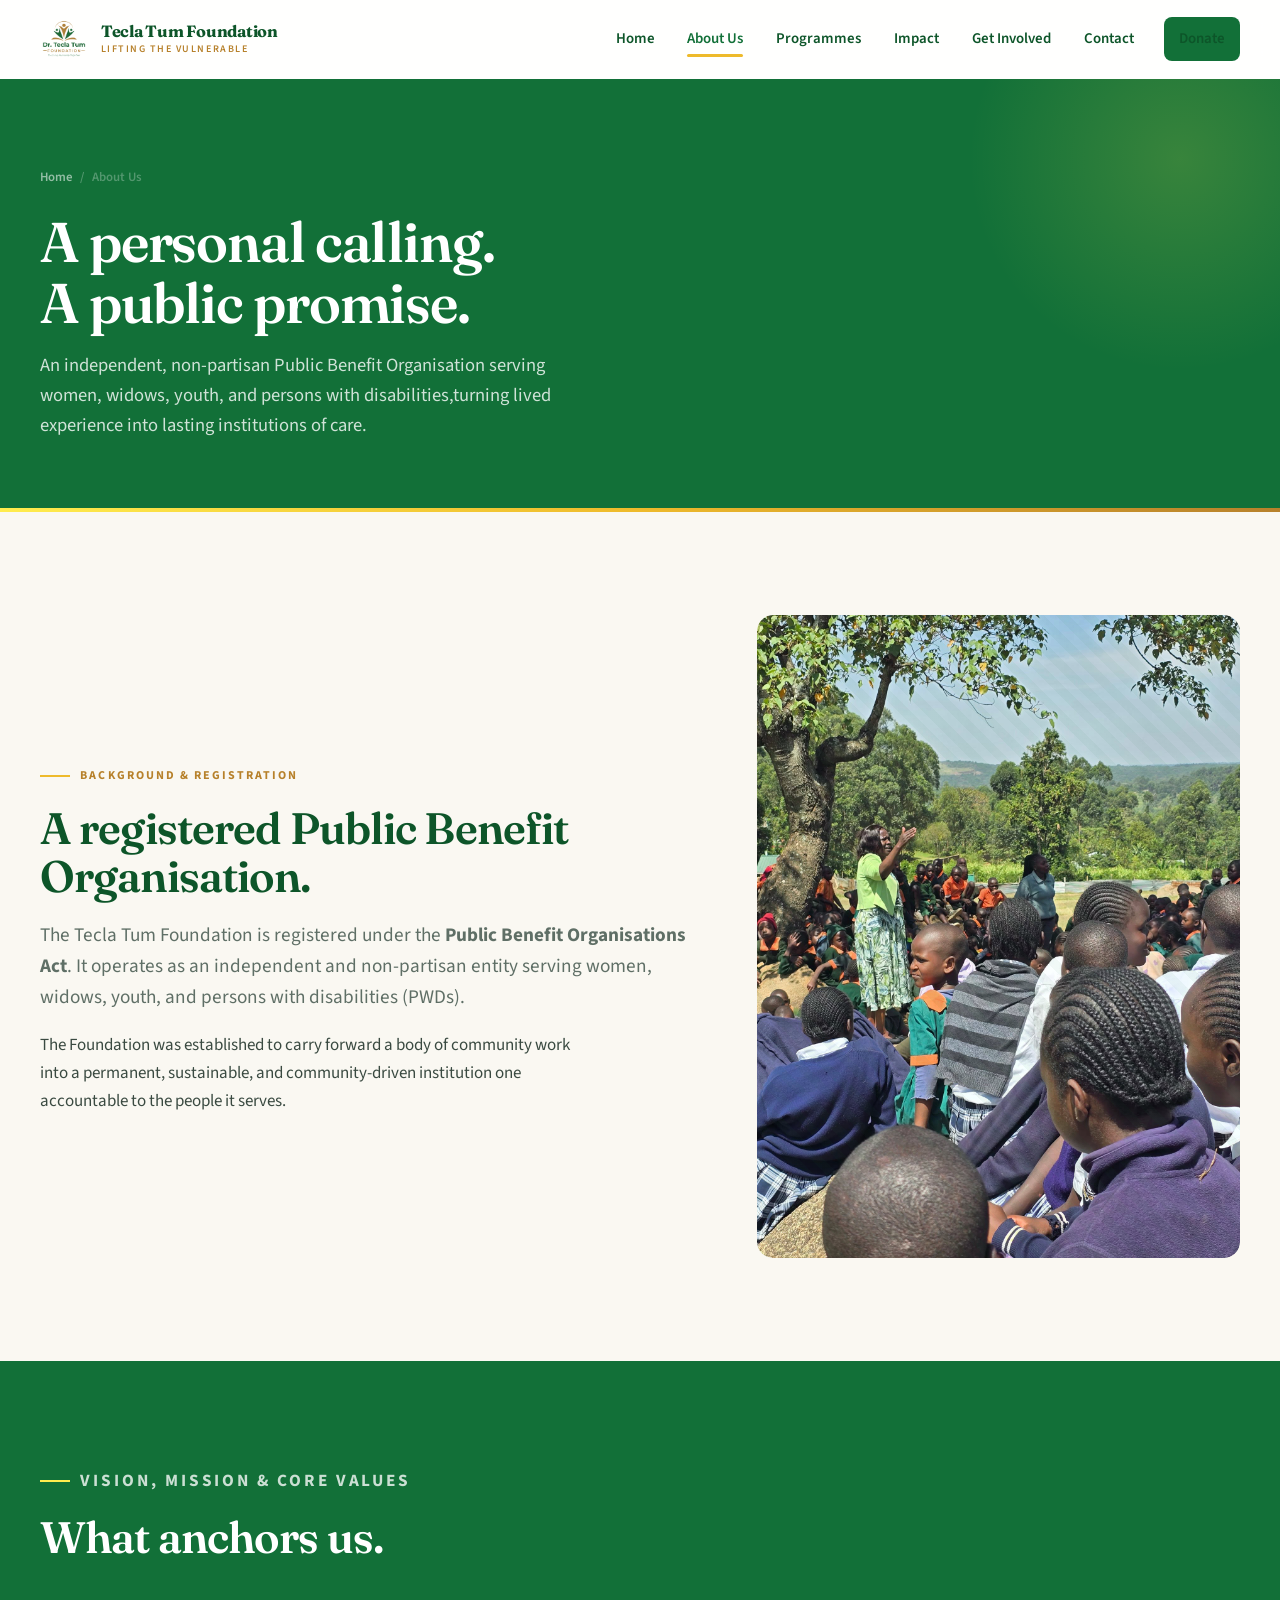
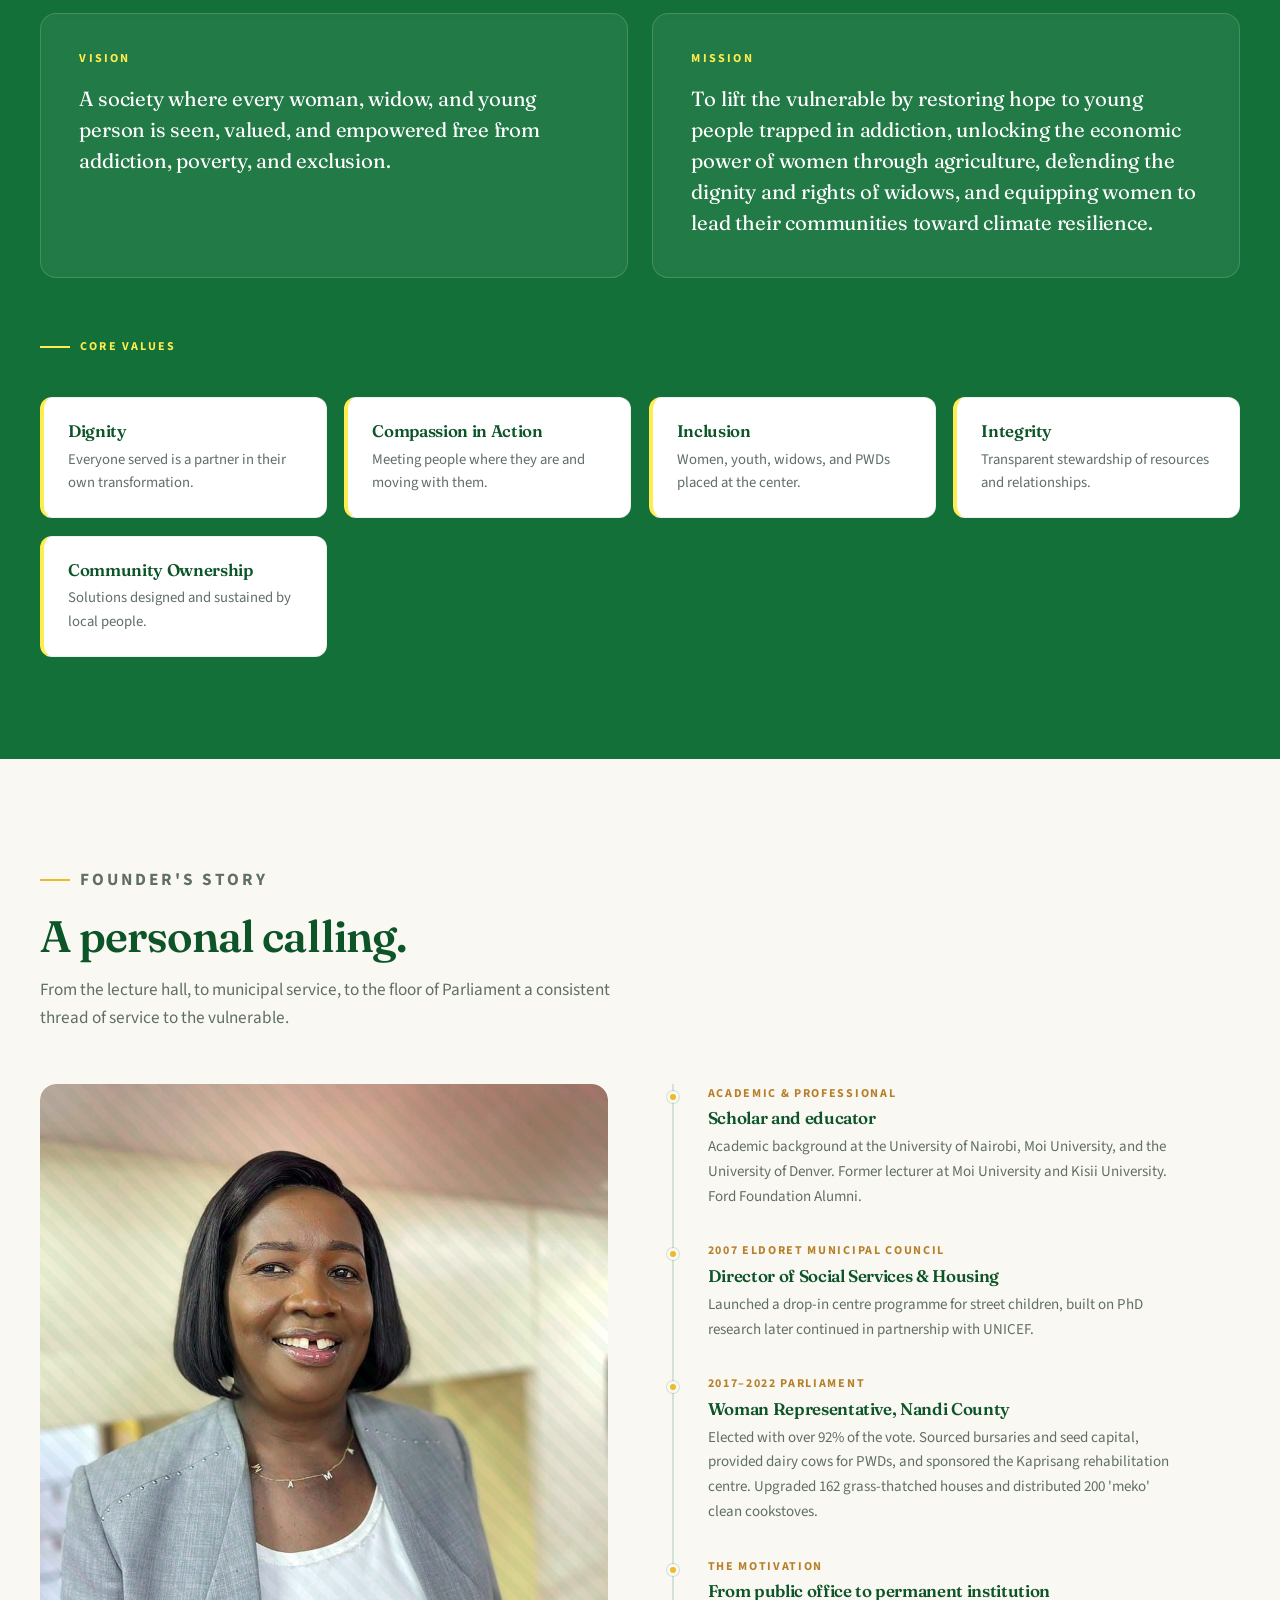
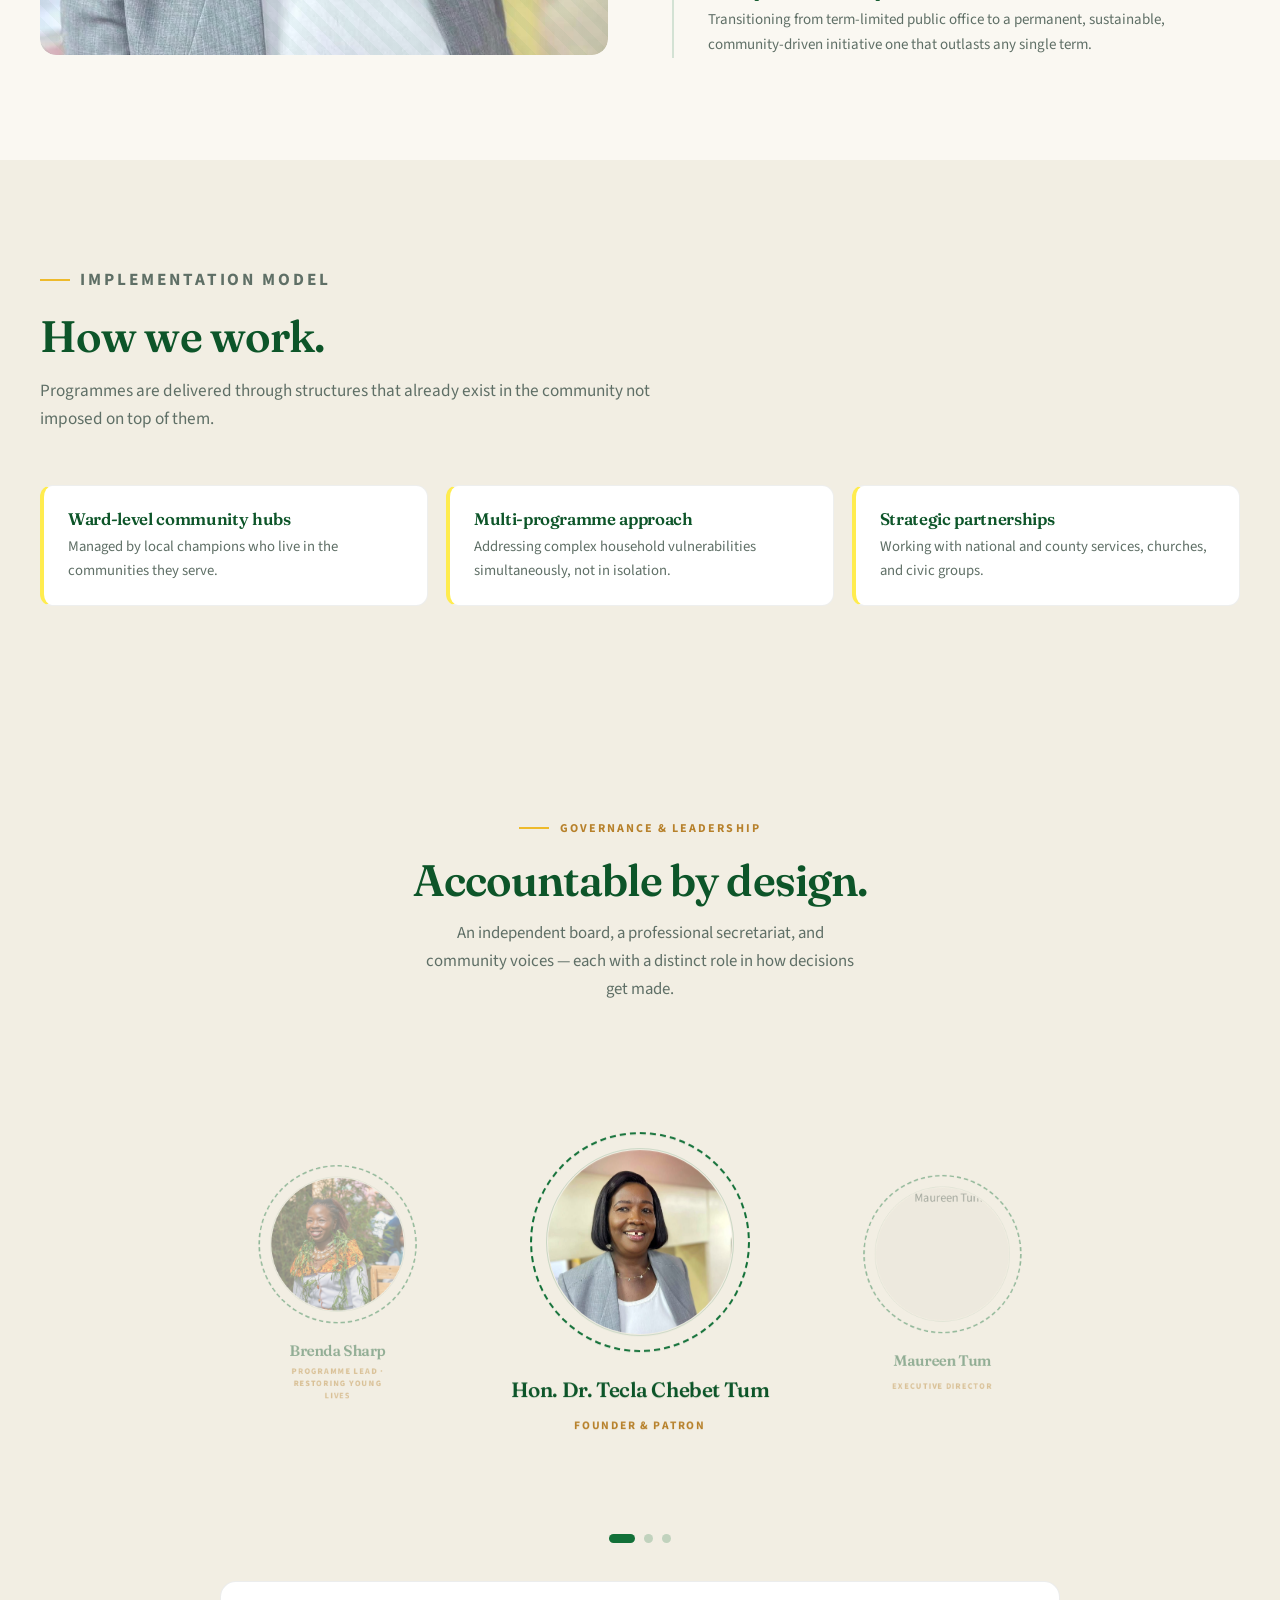
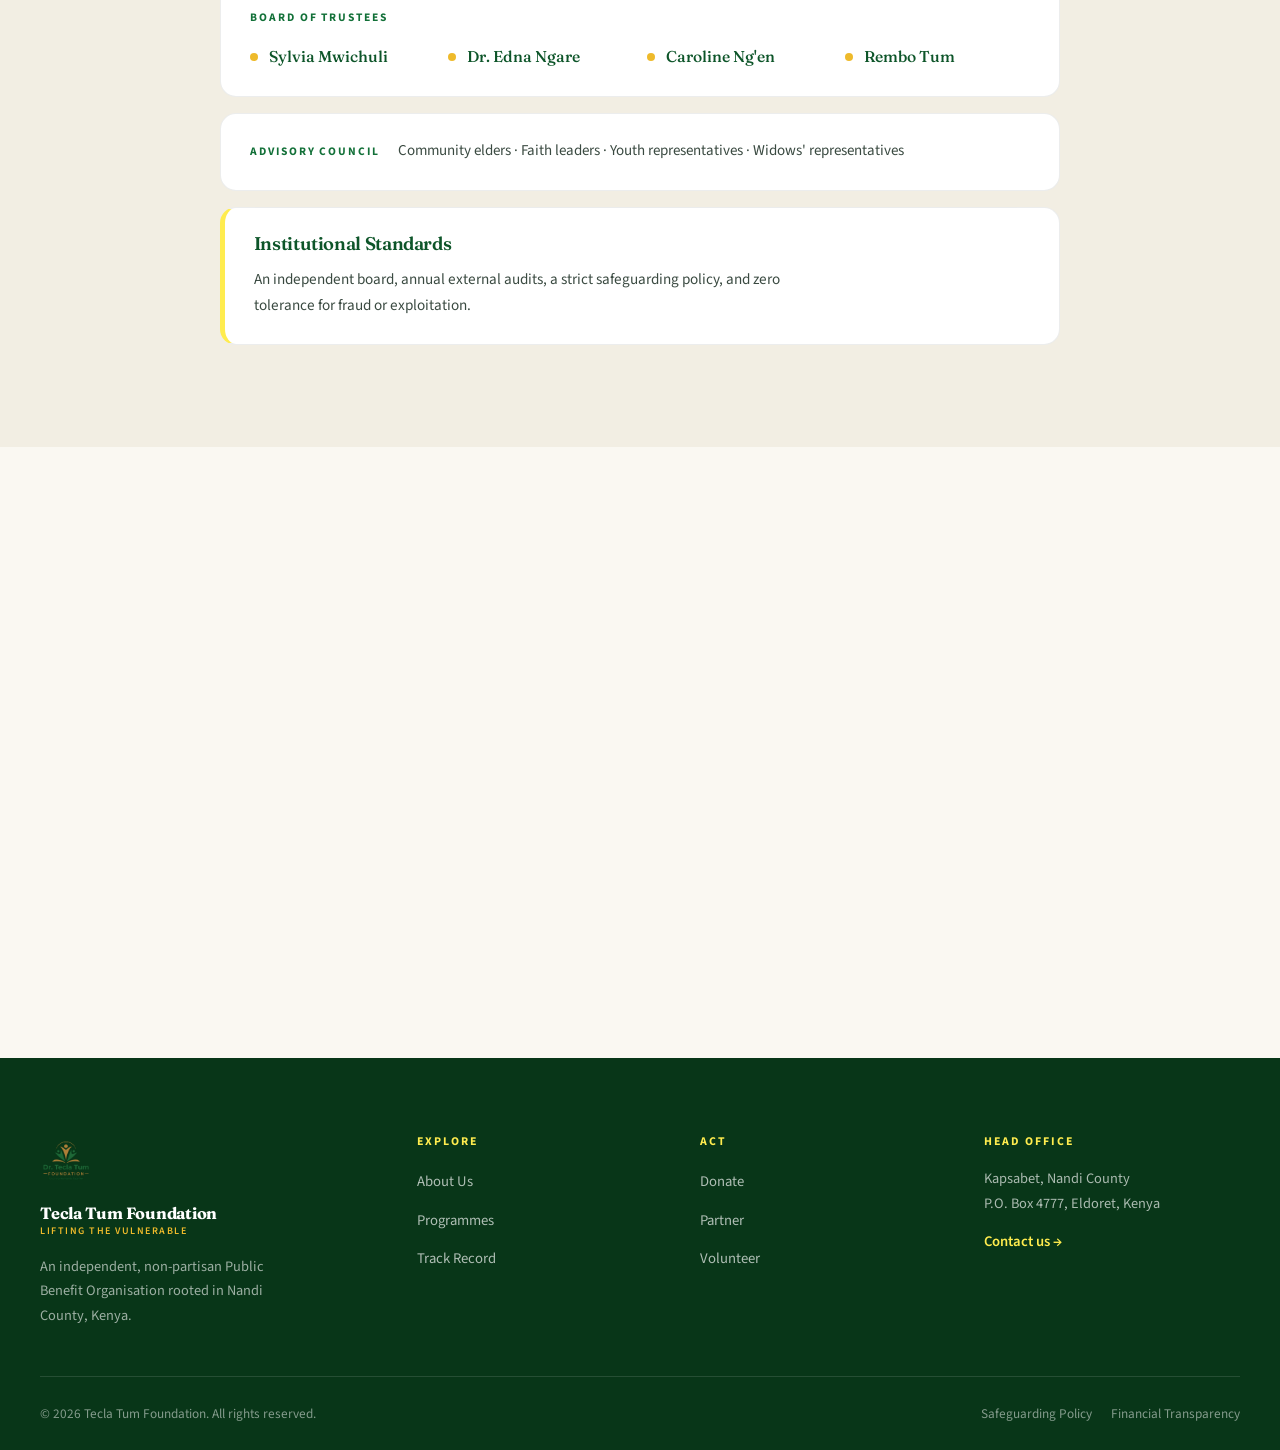
==== about.html @ 97bbe244 "ttf" ====
<!DOCTYPE html>
<html lang="en">
<head>
<meta charset="UTF-8">
<meta name="viewport" content="width=device-width, initial-scale=1">
<title>About Us | Tecla Tum Foundation</title>
<meta name="description" content="Background, vision, mission, core values, founder's story, implementation model and governance of the Tecla Tum Foundation.">
<link rel="icon" href="static/images/logo.png">
<link rel="preconnect" href="https://fonts.googleapis.com">
<link rel="preconnect" href="https://fonts.gstatic.com" crossorigin>
<link href="https://fonts.googleapis.com/css2?family=Fraunces:ital,opsz,wght@0,9..144,400;0,9..144,600;0,9..144,700;1,9..144,400;1,9..144,600&family=Source+Sans+3:wght@400;500;600;700&display=swap" rel="stylesheet">
<link rel="stylesheet" href="css/style.css">
</head>
<body>

<!-- ============ HEADER ============ -->
<header class="site-header" id="siteHeader">
  <div class="wrap header-inner">

    <a class="brand" href="index.html" aria-label="Tecla Tum Foundation  home">
      <img class="brand-logo" src="static/images/logo.png" alt="Tecla Tum Foundation logo">
      <span class="brand-text">
        <span class="brand-name">Tecla Tum Foundation</span>
        <span class="brand-sub">Lifting the Vulnerable</span>
      </span>
    </a>

    <button class="nav-toggle" type="button" aria-label="Toggle navigation" aria-expanded="false" aria-controls="siteNav">
      <span></span><span></span><span></span>
    </button>

    <nav class="site-nav" id="siteNav" aria-label="Primary">
      <a href="index.html">Home</a>
      <a href="about.html" aria-current="page">About Us</a>
      <a href="programmes.html">Programmes</a>
      <a href="impact.html">Impact</a>
      <a href="get-involved.html">Get Involved</a>
      <a href="contact.html">Contact</a>
      <a class="btn btn--green nav-cta" href="get-involved.html#donate">Donate</a>
    </nav>

  </div>
</header>

<main>

  <!-- ============ PAGE HERO ============ -->
  <section class="page-hero">
    <div class="wrap">
      <nav class="crumbs" aria-label="Breadcrumb">
        <a href="index.html">Home</a><span>/</span><span>About Us</span>
      </nav>
      <h1>A personal calling.<br>A public promise.</h1>
      <p>An independent, non-partisan Public Benefit Organisation serving women, widows,
         youth, and persons with disabilities,turning lived experience into lasting
         institutions of care.</p>
    </div>
  </section>

  <!-- ============ BACKGROUND & REGISTRATION ============ -->
  <section class="section">
    <div class="wrap split split--wide-left">

      <div class="reveal">
        <p class="eyebrow">Background &amp; Registration</p>
        <h2>A registered Public Benefit Organisation.</h2>

        <p class="lead" style="margin-top:1.2rem;">
          The Tecla Tum Foundation is registered under the <strong>Public Benefit Organisations Act</strong>.
          It operates as an independent and non-partisan entity serving women, widows, youth, and
          persons with disabilities (PWDs).
        </p>

        <p style="margin-top:1.1rem;">
          The Foundation was established to carry forward a body of community work into a permanent,
          sustainable, and community-driven institution  one accountable to the people it serves.
        </p>
      </div>

      <div class="reveal" style="--d:120ms;">
        <div class="ph ph--tall" style="padding:0;border:0;background:none;">
          <img src="static/images/about1.jpg"
               alt="Community gathering in Nandi County"
               style="width:100%;height:100%;object-fit:cover;border-radius:16px;display:block;">
        </div>
      </div>

    </div>
  </section>

  <!-- ============ VISION / MISSION / VALUES ============ -->
  <section class="section section--green">
    <div class="wrap">

      <div class="section-head reveal">
        <p class="eyebrow">Vision, Mission &amp; Core Values</p>
        <h2>What anchors us.</h2>
      </div>

      <div class="vm-grid">
        <article class="vm-card reveal">
          <h3>Vision</h3>
          <p>A society where every woman, widow, and young person is seen, valued, and empowered 
             free from addiction, poverty, and exclusion.</p>
        </article>

        <article class="vm-card reveal" style="--d:120ms;">
          <h3>Mission</h3>
          <p>To lift the vulnerable by restoring hope to young people trapped in addiction, unlocking
             the economic power of women through agriculture, defending the dignity and rights of
             widows, and equipping women to lead their communities toward climate resilience.</p>
        </article>
      </div>

      <div style="margin-top:clamp(2.4rem,4vw,3.6rem);">
        <p class="eyebrow reveal">Core Values</p>

        <div class="values" style="margin-top:1.4rem;">
          <article class="value reveal">
            <h4>Dignity</h4>
            <p>Everyone served is a partner in their own transformation.</p>
          </article>

          <article class="value reveal" style="--d:80ms;">
            <h4>Compassion in Action</h4>
            <p>Meeting people where they are and moving with them.</p>
          </article>

          <article class="value reveal" style="--d:160ms;">
            <h4>Inclusion</h4>
            <p>Women, youth, widows, and PWDs placed at the center.</p>
          </article>

          <article class="value reveal" style="--d:240ms;">
            <h4>Integrity</h4>
            <p>Transparent stewardship of resources and relationships.</p>
          </article>

          <article class="value reveal" style="--d:320ms;">
            <h4>Community Ownership</h4>
            <p>Solutions designed and sustained by local people.</p>
          </article>
        </div>
      </div>

    </div>
  </section>

  <!-- ============ FOUNDER'S STORY ============ -->
  <section class="section">
    <div class="wrap">

      <div class="section-head reveal">
        <p class="eyebrow">Founder's Story</p>
        <h2>A personal calling.</h2>
        <p>From the lecture hall, to municipal service, to the floor of Parliament  a consistent
           thread of service to the vulnerable.</p>
      </div>

      <div class="split" style="align-items:start;">

        <div class="reveal">
          <div class="ph ph--tall" style="padding:0;border:0;background:none;position:sticky;top:110px;">
            <img src="static/images/founder.jpg"
                 alt="Portrait of Hon. Dr. Tecla Chebet Tum"
                 style="width:100%;height:100%;object-fit:cover;border-radius:16px;display:block;">
          </div>
        </div>

        <div class="reveal" style="--d:120ms;">
          <div class="timeline">

            <div class="tl-item">
              <span class="tl-year">Academic &amp; Professional</span>
              <h4>Scholar and educator</h4>
              <p>Academic background at the University of Nairobi, Moi University, and the University of
                 Denver. Former lecturer at Moi University and Kisii University. Ford Foundation Alumni.</p>
            </div>

            <div class="tl-item">
              <span class="tl-year">2007  Eldoret Municipal Council</span>
              <h4>Director of Social Services &amp; Housing</h4>
              <p>Launched a drop-in centre programme for street children, built on PhD research  later
                 continued in partnership with UNICEF.</p>
            </div>

            <div class="tl-item">
              <span class="tl-year">2017–2022  Parliament</span>
              <h4>Woman Representative, Nandi County</h4>
              <p>Elected with over 92% of the vote. Sourced bursaries and seed capital, provided dairy
                 cows for PWDs, and sponsored the Kaprisang rehabilitation centre. Upgraded 162
                 grass-thatched houses and distributed 200 'meko' clean cookstoves.</p>
            </div>

            <div class="tl-item">
              <span class="tl-year">The Motivation</span>
              <h4>From public office to permanent institution</h4>
              <p>Transitioning from term-limited public office to a permanent, sustainable,
                 community-driven initiative  one that outlasts any single term.</p>
            </div>

          </div>
        </div>

      </div>
    </div>
  </section>

  <!-- ============ IMPLEMENTATION MODEL ============ -->
  <section class="section section--bone">
    <div class="wrap">

      <div class="section-head reveal">
        <p class="eyebrow">Implementation Model</p>
        <h2>How we work.</h2>
        <p>Programmes are delivered through structures that already exist in the community 
           not imposed on top of them.</p>
      </div>

      <div class="values">
        <article class="value reveal">
          <h4>Ward-level community hubs</h4>
          <p>Managed by local champions who live in the communities they serve.</p>
        </article>

        <article class="value reveal" style="--d:90ms;">
          <h4>Multi-programme approach</h4>
          <p>Addressing complex household vulnerabilities simultaneously, not in isolation.</p>
        </article>

        <article class="value reveal" style="--d:180ms;">
          <h4>Strategic partnerships</h4>
          <p>Working with national and county services, churches, and civic groups.</p>
        </article>
      </div>

    </div>
  </section>


<section style="background:#f2eee3; padding: clamp(4rem, 8vw, 7.5rem) 0; overflow:hidden;">
  <div class="wrap">

    <!-- Section head -->
    <div style="max-width:740px; margin:0 auto clamp(2.4rem, 4vw, 3.6rem); text-align:center;">
      <p style="display:inline-flex; align-items:center; gap:.65rem; font-size:.75rem; font-weight:700; letter-spacing:.17em; text-transform:uppercase; color:#b7812b; margin:0 0 1.1rem 0;">
        <span style="display:inline-block; width:30px; height:2px; background:#eeba2b;"></span>
        Governance &amp; Leadership
      </p>
      <h2 style="font-family:'Fraunces',Georgia,serif; font-size:clamp(1.85rem,3.6vw,2.75rem); font-weight:600; line-height:1.1; letter-spacing:-.02em; color:#0d5529; margin:0 0 1rem 0;">
        Accountable by design.
      </h2>
      <p style="font-size:1.05rem; line-height:1.65; color:#5f6f66; margin:0 auto; max-width:56ch;">
        An independent board, a professional secretariat, and community voices — each with a distinct role in how decisions get made.
      </p>
    </div>

    <!-- Carousel -->
    <div class="lead-carousel" id="leadCarousel" aria-roledescription="carousel" aria-label="Foundation leadership">
      <article class="lead-slide" data-index="0">
        <div class="lead-avatar">
          <img src="static/images/founder.jpg" alt="Hon. Dr. Tecla Chebet Tum">
        </div>
        <h3>Hon. Dr. Tecla Chebet Tum</h3>
        <span class="lead-role">Founder &amp; Patron</span>
      </article>

      <article class="lead-slide" data-index="1">
        <div class="lead-avatar">
          <img src="static/images/leader-ed.jpg" alt="Maureen Tum">
        </div>
        <h3>Maureen Tum</h3>
        <span class="lead-role">Executive Director</span>
      </article>

      <article class="lead-slide" data-index="2">
        <div class="lead-avatar">
          <img src="static/images/brenda.jpg" alt="Brenda Sharp">
        </div>
        <h3>Brenda Sharp</h3>
        <span class="lead-role">Programme Lead · Restoring Young Lives</span>
      </article>
    </div>

    <div class="lead-dots" id="leadDots" aria-label="Slide navigation"></div>

    <!-- Trustees · Advisory · Standards -->
    <div class="lead-stack">

      <div class="lead-panel">
        <span class="lead-panel-label">Board of Trustees</span>
        <div class="trustee-grid">
          <span class="trustee">Sylvia Mwichuli</span>
          <span class="trustee">Dr. Edna Ngare</span>
          <span class="trustee">Caroline Ng'en</span>
          <span class="trustee">Rembo Tum</span>
        </div>
      </div>

      <div class="lead-panel">
        <div class="advisory-line">
          <strong>Advisory Council</strong>
          <span>Community elders · Faith leaders · Youth representatives · Widows' representatives</span>
        </div>
      </div>

      <div class="lead-panel standards-panel">
        <h3>Institutional Standards</h3>
        <p>An independent board, annual external audits, a strict safeguarding policy, and
           zero tolerance for fraud or exploitation.</p>
      </div>

    </div>

  </div>
</section>
  <!-- ============ CTA BAND ============ -->
  <section class="section section--tight">
    <div class="wrap">
      <div class="cta-band reveal">
        <div>
          <p class="eyebrow eyebrow--light">Work With Us</p>
          <h2>Our programmes are already moving.</h2>
          <p>See how the four pillars translate into measurable change on the ground.</p>
        </div>
        <div class="btn-row">
          <a class="btn btn--yellow" href="programmes.html">View Programmes</a>
          <a class="btn btn--outline" href="impact.html">See Impact</a>
        </div>
      </div>
    </div>
  </section>

</main>

<!-- ============ FOOTER ============ -->
<footer class="site-footer">
  <div class="wrap">

    <div class="footer-grid">
      <div class="footer-brand">
        <img class="brand-logo" src="static/images/logo.png" alt="Tecla Tum Foundation logo">
        <span class="brand-text">
          <span class="brand-name">Tecla Tum Foundation</span>
          <span class="brand-sub">Lifting the Vulnerable</span>
        </span>
        <p>An independent, non-partisan Public Benefit Organisation rooted in Nandi County, Kenya.</p>
      </div>

      <div class="footer-col">
        <h4>Explore</h4>
        <ul>
          <li><a href="about.html">About Us</a></li>
          <li><a href="programmes.html">Programmes</a></li>
          <li><a href="impact.html">Track Record</a></li>
        </ul>
      </div>

      <div class="footer-col">
        <h4>Act</h4>
        <ul>
          <li><a href="get-involved.html#donate">Donate</a></li>
          <li><a href="get-involved.html#partner">Partner</a></li>
          <li><a href="get-involved.html#volunteer">Volunteer</a></li>
        </ul>
      </div>

      <div class="footer-col">
        <h4>Head Office</h4>
        <p>Kapsabet, Nandi County<br>P.O. Box 4777, Eldoret, Kenya</p>
        <p style="margin-top:.8rem;">
          <a href="contact.html" style="color:var(--yellow);font-weight:600;">Contact us →</a>
        </p>
      </div>
    </div>

    <div class="footer-bar">
      <span>© <span id="year">2026</span> Tecla Tum Foundation. All rights reserved.</span>
      <span class="legal">
        <a href="contact.html">Safeguarding Policy</a>
        <a href="contact.html">Financial Transparency</a>
      </span>
    </div>

  </div>
</footer>

<script src="js/script.js"></script>
</body>
</html>
---- css/style.css ----
/* ==========================================================================
   Tecla Tum Foundation — Core Stylesheet
   Palette: #127038 · #ffec4e · #eeba2b · #b7812b · white · muted white
   Type: Fraunces (display serif) + Source Sans 3 (humanist sans)
   ========================================================================== */

/* ---------- 1. Tokens ---------- */
:root{
  --green:      #127038;
  --green-dark: #0d5529;
  --green-deep: #083618;
  --green-tint: rgba(18,112,56,.08);

  --yellow:     #ffec4e;
  --amber:      #eeba2b;
  --bronze:     #b7812b;

  --white:      #ffffff;
  --bone:       #faf8f2;
  --bone-2:     #f2eee3;

  --ink:        #12211a;
  --body:       #3a4a41;
  --muted:      #5f6f66;
  --line:       rgba(18,33,26,.12);
  --line-soft:  rgba(18,33,26,.07);

  --serif: 'Fraunces', Georgia, 'Times New Roman', serif;
  --sans:  'Source Sans 3', system-ui, -apple-system, 'Segoe UI', sans-serif;

  --radius:    16px;
  --radius-lg: 24px;
  --max:       1200px;
  --header-h:  78px;

  --shadow-sm: 0 2px 10px rgba(18,33,26,.06);
  --shadow:    0 18px 48px -22px rgba(18,33,26,.30);
  --shadow-lg: 0 34px 70px -30px rgba(18,33,26,.38);
}

/* ---------- 2. Reset ---------- */
*,*::before,*::after{ box-sizing:border-box; }
*{ margin:0; padding:0; }
html{ -webkit-text-size-adjust:100%; scroll-behavior:smooth; }
body{
  font-family:var(--sans);
  font-size:1.0625rem;
  line-height:1.65;
  color:var(--body);
  background:var(--bone);
  -webkit-font-smoothing:antialiased;
  -moz-osx-font-smoothing:grayscale;
  overflow-x:hidden;
}
img,svg,video{ display:block; max-width:100%; }
a{ color:inherit; text-decoration:none; }
button,input,select,textarea{ font:inherit; color:inherit; }
ul,ol{ list-style:none; }
[id]{ scroll-margin-top: calc(var(--header-h) + 24px); }

::selection{ background:var(--yellow); color:var(--green-deep); }

/* ---------- 3. Layout ---------- */
.wrap{ width:min(100% - 2.5rem, var(--max)); margin-inline:auto; }
.section{ padding: clamp(4rem, 8vw, 7.5rem) 0; }
.section--white{ background:var(--white); }
.section--bone{ background:var(--bone-2); }
.section--green{ background:var(--green); color:rgba(255,255,255,.82); }
.section--tight{ padding-top: clamp(2.5rem, 5vw, 4rem); }

.split{
  display:grid;
  grid-template-columns:1fr 1fr;
  gap: clamp(2rem, 5vw, 4.5rem);
  align-items:center;
}
.split--wide-left{ grid-template-columns:1.15fr .85fr; }

/* ---------- 4. Typography ---------- */
h1,h2,h3,h4,h5{
  font-family:var(--serif);
  font-optical-sizing:auto;
  font-weight:600;
  line-height:1.1;
  letter-spacing:-.02em;
  color:var(--green-dark);
}
h1{ font-size:clamp(2.4rem, 5.4vw, 4rem); }
h2{ font-size:clamp(1.85rem, 3.6vw, 2.75rem); }
h3{ font-size:clamp(1.15rem, 1.9vw, 1.4rem); }
h4{ font-size:1.05rem; }
p{ max-width:68ch; }

.display{
  font-size:clamp(2.6rem, 6.6vw, 5rem);
  line-height:1.02;
  letter-spacing:-.035em;
  font-weight:600;
}
.display em{ font-style:italic; color:var(--yellow); }

.lead{ font-size:clamp(1.08rem, 1.5vw, 1.22rem); line-height:1.62; color:var(--muted); }

.eyebrow{
  display:inline-flex;
  align-items:center;
  gap:.65rem;
  font-family:var(--sans);
  font-size:.75rem;
  font-weight:700;
  letter-spacing:.17em;
  text-transform:uppercase;
  color:var(--bronze);
  margin-bottom:1.1rem;
}
.eyebrow::before{
  content:"";
  width:30px; height:2px;
  background:var(--amber);
  flex:none;
}
.eyebrow--light{ color:var(--yellow); }
.eyebrow--light::before{ background:var(--yellow); }

.section-head{ max-width:740px; margin-bottom:clamp(2.4rem, 4vw, 3.6rem); }
.section-head h2{ margin-bottom:1rem; }
.section-head p{ color:var(--muted); font-size:1.075rem; }
.section--green .section-head h2{ color:#fff; }
.section--green .section-head p{ color:rgba(255,255,255,.78); }
.section--green .eyebrow{ color:var(--yellow); }
.section--green .eyebrow::before{ background:var(--yellow); }

/* ---------- 5. Buttons ---------- */
.btn{
  display:inline-flex;
  align-items:center;
  justify-content:center;
  gap:.55rem;
  padding:.9rem 1.6rem;
  border-radius:999px;
  border:1.5px solid transparent;
  font-family:var(--sans);
  font-size:.94rem;
  font-weight:600;
  letter-spacing:.01em;
  cursor:pointer;
  white-space:nowrap;
  transition: transform .22s ease, background .22s ease, color .22s ease, border-color .22s ease, box-shadow .22s ease;
}
.btn:hover{ transform:translateY(-2px); }
.btn:active{ transform:translateY(0); }
.btn:focus-visible{ outline:3px solid var(--amber); outline-offset:3px; }

.btn--yellow{ background:var(--yellow); color:var(--green-deep); }
.btn--yellow:hover{ background:var(--white); box-shadow:0 12px 28px -12px rgba(0,0,0,.4); }

.btn--green{ background:var(--green); color:#fff; }
.btn--green:hover{ background:var(--green-dark); box-shadow:0 14px 30px -14px rgba(18,112,56,.7); }

.btn--outline{ border-color:rgba(255,255,255,.55); color:#fff; }
.btn--outline:hover{ background:rgba(255,255,255,.14); border-color:#fff; }

.btn--outline-dark{ border-color:var(--green); color:var(--green); }
.btn--outline-dark:hover{ background:var(--green); color:#fff; }

.btn--ghost{ color:#fff; padding-inline:.35rem; }
.btn--ghost::after{ content:"→"; transition:transform .22s ease; }
.btn--ghost:hover::after{ transform:translateX(5px); }
.btn--ghost:hover{ transform:none; }

.btn-row{ display:flex; flex-wrap:wrap; gap:.8rem; align-items:center; }

/* ---------- 6. Header ---------- */
.site-header{
  position:sticky;
  top:0;
  z-index:100;
  background:rgba(255,255,255,.92);
  backdrop-filter:blur(14px);
  -webkit-backdrop-filter:blur(14px);
  border-bottom:1px solid transparent;
  transition:border-color .3s ease, box-shadow .3s ease;
}
.site-header.is-stuck{
  border-bottom-color:var(--line-soft);
  box-shadow:0 6px 26px -18px rgba(18,33,26,.4);
}
.header-inner{
  position:relative;
  display:flex;
  align-items:center;
  justify-content:space-between;
  gap:1.5rem;
  min-height:var(--header-h);
}

/* Brand lockup: logo.png mark + text wordmark */
.brand{ display:flex; align-items:center; gap:.8rem; flex:none; }
.brand-logo{ height:48px; width:auto; object-fit:contain; }
.brand-text{ display:flex; flex-direction:column; line-height:1.1; }
.brand-name{
  font-family:var(--serif);
  font-size:1.02rem;
  font-weight:700;
  letter-spacing:-.015em;
  color:var(--green-dark);
}
.brand-sub{
  font-size:.63rem;
  font-weight:600;
  letter-spacing:.15em;
  text-transform:uppercase;
  color:var(--bronze);
  margin-top:.22rem;
}

.site-nav{ display:flex; align-items:center; gap:.35rem; }
.site-nav a{
  position:relative;
  padding:.55rem .85rem;
  font-size:.93rem;
  font-weight:600;
  color:var(--green-dark);
  border-radius:8px;
  transition:color .2s ease, background .2s ease;
}
.site-nav a:not(.nav-cta):hover{ color:var(--green); background:var(--green-tint); }
.site-nav a[aria-current="page"]{ color:var(--green); }
.site-nav a[aria-current="page"]::after{
  content:"";
  position:absolute;
  left:.85rem; right:.85rem; bottom:.2rem;
  height:2.5px;
  border-radius:2px;
  background:var(--amber);
}
.nav-cta{ margin-left:.7rem; padding:.7rem 1.4rem; font-size:.88rem; }
.nav-cta[aria-current="page"]::after{ display:none; }

.nav-toggle{
  display:none;
  flex-direction:column;
  justify-content:center;
  gap:5px;
  width:44px; height:44px;
  padding:0 10px;
  background:transparent;
  border:1px solid var(--line);
  border-radius:10px;
  cursor:pointer;
}
.nav-toggle span{
  display:block;
  height:2px;
  width:100%;
  background:var(--green-dark);
  border-radius:2px;
  transition:transform .3s ease, opacity .3s ease;
}
.nav-toggle[aria-expanded="true"] span:nth-child(1){ transform:translateY(7px) rotate(45deg); }
.nav-toggle[aria-expanded="true"] span:nth-child(2){ opacity:0; }
.nav-toggle[aria-expanded="true"] span:nth-child(3){ transform:translateY(-7px) rotate(-45deg); }

/* ---------- 7. Hero ---------- */
.hero{
  position:relative;
  min-height:min(94vh, 860px);
  display:flex;
  align-items:flex-end;
  padding:clamp(5rem,10vw,8rem) 0 clamp(9rem,14vw,11rem);
  overflow:hidden;
  background:var(--green-deep);
}
.hero-media{
  position:absolute; inset:0;
  z-index:0;
}
.hero-media img{ width:100%; height:100%; object-fit:cover; }
.hero-scrim{
  position:absolute; inset:0; z-index:1;
  background:
    linear-gradient(100deg, rgba(8,54,24,.94) 0%, rgba(8,54,24,.78) 42%, rgba(8,54,24,.34) 78%, rgba(8,54,24,.18) 100%),
    linear-gradient(to top, rgba(8,54,24,.7) 0%, transparent 45%);
}
.hero-inner{
  position:relative;
  z-index:2;
  max-width:840px;
}
.hero h1{ color:#fff; margin-bottom:1.4rem; }
.hero-tag{
  font-family:var(--serif);
  font-size:clamp(1.15rem, 2.1vw, 1.55rem);
  font-style:italic;
  font-weight:400;
  line-height:1.5;
  color:rgba(255,255,255,.9);
  max-width:34ch;
  margin-bottom:2.4rem;
}
.hero-actions{ display:flex; flex-wrap:wrap; gap:.85rem; }

.hero-scroll{
  position:absolute;
  left:50%; bottom:2rem;
  z-index:3;
  transform:translateX(-50%);
  display:flex; flex-direction:column; align-items:center; gap:.5rem;
  font-size:.66rem; font-weight:700; letter-spacing:.2em; text-transform:uppercase;
  color:rgba(255,255,255,.6);
}
.hero-scroll::after{
  content:""; width:1px; height:38px;
  background:linear-gradient(to bottom, rgba(255,255,255,.6), transparent);
  animation:scrollPulse 2.2s ease-in-out infinite;
}
@keyframes scrollPulse{ 0%,100%{opacity:.3; transform:scaleY(.6);} 50%{opacity:1; transform:scaleY(1);} }

/* ---------- 8. Stat strip ---------- */
.stat-strip{
  position:relative;
  z-index:6;
  margin-top:-50px;
}

@media (max-width:980px){
  .hero{ padding-bottom:clamp(7rem,18vw,9rem); }
  .stat-strip{ margin-top:-40px; }
}
.stats{
  display:grid;
  grid-template-columns:repeat(4,1fr);
  background:var(--white);
  border-radius:var(--radius-lg);
  border-top:5px solid var(--yellow);
  box-shadow:var(--shadow-lg);
  padding:clamp(1.8rem,3vw,2.6rem) .5rem;
}
.stat{
  text-align:center;
  padding:.35rem 1.2rem;
  border-right:1px solid var(--line-soft);
}
.stat:last-child{ border-right:0; }
.stat-num{
  display:block;
  font-family:var(--serif);
  font-size:clamp(1.9rem, 3.6vw, 2.8rem);
  font-weight:700;
  line-height:1;
  letter-spacing:-.03em;
  color:var(--green);
}
.stat-label{
  display:block;
  margin-top:.65rem;
  font-size:.82rem;
  line-height:1.42;
  color:var(--muted);
}

/* ---------- 9. Image placeholders ---------- */
.ph{
  position:relative;
  display:grid;
  place-items:center;
  min-height:260px;
  border:1.5px dashed rgba(18,112,56,.32);
  border-radius:var(--radius);
  background:
    linear-gradient(140deg, rgba(18,112,56,.09), rgba(238,186,43,.14)),
    var(--bone-2);
  color:var(--green);
  text-align:center;
  overflow:hidden;
}
.ph::after{
  content:"";
  position:absolute; inset:0;
  background-image:repeating-linear-gradient(45deg, rgba(18,112,56,.045) 0 9px, transparent 9px 18px);
  pointer-events:none;
}
.ph > span{
  position:relative;
  z-index:1;
  padding:1.2rem;
  max-width:26ch;
  font-size:.74rem;
  font-weight:700;
  letter-spacing:.13em;
  text-transform:uppercase;
  line-height:1.6;
  color:var(--green);
  opacity:.78;
}
.ph--tall{ min-height:440px; }
.ph--square{ aspect-ratio:1/1; min-height:0; }
.ph--wide{ aspect-ratio:16/9; min-height:0; }
.ph--flush{ border-radius:0; border:0; }
.ph--flush > span{ color:rgba(255,255,255,.85); }

  .lead-carousel{
    position:relative;
    height:460px;
    margin:0 auto;
    max-width:900px;
    perspective:1400px;
  }
  .lead-slide{
    position:absolute;
    top:50%; left:50%;
    width:280px;
    text-align:center;
    transform:translate(-50%,-50%) scale(.6);
    opacity:0;
    pointer-events:none;
    transition:transform .9s cubic-bezier(.4,0,.2,1), opacity .9s cubic-bezier(.4,0,.2,1);
    will-change:transform, opacity;
  }
  .lead-slide.is-center{
    transform:translate(-50%,-50%) scale(1);
    opacity:1; z-index:3; pointer-events:auto;
  }
  .lead-slide.is-left{
    transform:translate(calc(-50% - 108%),-50%) scale(.72);
    opacity:.42; z-index:2;
  }
  .lead-slide.is-right{
    transform:translate(calc(-50% + 108%),-50%) scale(.72);
    opacity:.42; z-index:2;
  }
  .lead-slide.is-hidden{ opacity:0; z-index:1; }

  .lead-avatar{
    position:relative;
    width:220px; height:220px;
    margin:0 auto 1.6rem;
    border-radius:50%;
    display:grid; place-items:center;
  }
  .lead-avatar::before{
    content:"";
    position:absolute; inset:0;
    border-radius:50%;
    border:2.5px dashed #127038;
    animation:leadSpin 24s linear infinite;
  }
  .lead-avatar::after{
    content:"";
    position:absolute; inset:16px;
    border-radius:50%;
    border:1px solid rgba(18,112,56,.18);
    pointer-events:none;
  }
  .lead-avatar img{
    width:calc(100% - 36px);
    height:calc(100% - 36px);
    border-radius:50%;
    object-fit:cover;
    display:block;
    position:relative; z-index:1;
    background:#e8e3d6;
  }
  @keyframes leadSpin{ to{ transform:rotate(360deg); } }

  .lead-slide h3{
    font-family:'Fraunces',Georgia,serif;
    font-size:1.3rem;
    font-weight:600;
    line-height:1.2;
    letter-spacing:-.02em;
    color:#0d5529;
    margin:0 0 .45rem 0;
  }
  .lead-role{
    display:inline-block;
    font-family:'Source Sans 3',system-ui,sans-serif;
    font-size:.72rem;
    font-weight:700;
    letter-spacing:.15em;
    text-transform:uppercase;
    color:#b7812b;
    max-width:26ch;
    line-height:1.5;
  }

  .lead-dots{
    display:flex;
    justify-content:center;
    gap:.55rem;
    margin:1.2rem 0 2.4rem;
  }
  .lead-dot{
    width:9px; height:9px;
    border-radius:999px;
    background:rgba(18,112,56,.22);
    border:0; padding:0;
    cursor:pointer;
    transition:background .3s ease, width .3s ease;
  }
  .lead-dot.is-active{ background:#127038; width:26px; }

  .lead-stack{
    max-width:840px;
    margin:0 auto;
    display:grid;
    gap:1rem;
  }
  .lead-panel{
    background:#ffffff;
    border:1px solid rgba(18,33,26,.08);
    border-radius:16px;
    padding:1.6rem 1.8rem;
  }
  .lead-panel-label{
    display:block;
    font-family:'Source Sans 3',system-ui,sans-serif;
    font-size:.72rem;
    font-weight:700;
    letter-spacing:.17em;
    text-transform:uppercase;
    color:#127038;
    margin-bottom:1.1rem;
  }
  .trustee-grid{
    display:grid;
    grid-template-columns:repeat(auto-fit,minmax(180px,1fr));
    gap:.85rem;
  }
  .trustee{
    display:flex; align-items:center; gap:.7rem;
    font-family:'Fraunces',Georgia,serif;
    font-size:.98rem;
    font-weight:500;
    color:#0d5529;
  }
  .trustee::before{
    content:"";
    width:8px; height:8px;
    border-radius:50%;
    background:#eeba2b;
    flex:none;
  }
  .advisory-line{
    display:flex; flex-wrap:wrap; align-items:center;
    gap:.5rem 1.1rem;
    font-size:.94rem;
    color:#3a4a41;
  }
  .advisory-line strong{
    font-family:'Source Sans 3',system-ui,sans-serif;
    font-size:.72rem;
    font-weight:700;
    letter-spacing:.17em;
    text-transform:uppercase;
    color:#127038;
  }
  .standards-panel{
    border-left:5px solid #ffec4e;
  }
  .standards-panel h3{
    font-family:'Fraunces',Georgia,serif;
    font-size:1.15rem;
    font-weight:600;
    line-height:1.2;
    color:#0d5529;
    margin:0 0 .7rem 0;
  }
  .standards-panel p{
    font-size:.95rem;
    line-height:1.7;
    color:#3a4a41;
    margin:0;
  }

  @media (max-width:720px){
    .lead-carousel{ height:430px; }
    .lead-slide{ width:230px; }
    .lead-avatar{ width:170px; height:170px; margin-bottom:1.2rem; }
    .lead-avatar::after{ inset:12px; }
    .lead-avatar img{ width:calc(100% - 28px); height:calc(100% - 28px); }
    .lead-slide h3{ font-size:1.12rem; }
    .lead-slide.is-left{ transform:translate(calc(-50% - 92%),-50%) scale(.6); opacity:.24; }
    .lead-slide.is-right{ transform:translate(calc(-50% + 92%),-50%) scale(.6); opacity:.24; }
    .lead-panel{ padding:1.3rem 1.3rem; }
  }

  @media (prefers-reduced-motion:reduce){
    .lead-slide{ transition:none; }
    .lead-avatar::before{ animation:none; }
  }

/* ---------- 10. Pillars ---------- */
.pillars{
  display:grid;
  grid-template-columns:repeat(4,1fr);
  gap:1.25rem;
}
.pillar{
  position:relative;
  background:var(--white);
  border:1px solid var(--line-soft);
  border-radius:var(--radius);
  padding:2rem 1.6rem 1.9rem;
  overflow:hidden;
  transition:transform .32s ease, box-shadow .32s ease, border-color .32s ease;
}
.pillar::before{
  content:"";
  position:absolute; top:0; left:0; right:0;
  height:4px;
  background:var(--yellow);
  transform:scaleX(0);
  transform-origin:left;
  transition:transform .4s cubic-bezier(.4,0,.2,1);
}
.pillar:hover{ transform:translateY(-7px); box-shadow:var(--shadow); border-color:transparent; }
.pillar:hover::before{ transform:scaleX(1); }
.pillar-num{
  display:block;
  font-family:var(--serif);
  font-size:2.5rem;
  font-weight:700;
  line-height:1;
  color:var(--amber);
  opacity:.5;
}
.pillar h3{ margin:1rem 0 .65rem; font-size:1.14rem; }
.pillar p{ font-size:.93rem; line-height:1.62; color:var(--muted); }

/* ---------- 11. Vision / Mission cards ---------- */
.vm-grid{ display:grid; grid-template-columns:1fr 1fr; gap:1.5rem; }
.vm-card{
  background:rgba(255,255,255,.07);
  border:1px solid rgba(255,255,255,.16);
  border-radius:var(--radius);
  padding:clamp(1.8rem,3vw,2.5rem);
  backdrop-filter:blur(4px);
}
.vm-card h3{
  font-family:var(--sans);
  font-size:.76rem;
  font-weight:700;
  letter-spacing:.18em;
  text-transform:uppercase;
  color:var(--yellow);
  margin-bottom:1.1rem;
}
.vm-card p{
  font-family:var(--serif);
  font-size:clamp(1.08rem, 1.6vw, 1.3rem);
  font-weight:400;
  line-height:1.52;
  letter-spacing:-.01em;
  color:#fff;
  max-width:none;
}

/* ---------- 12. Values ---------- */
.values{ display:grid; grid-template-columns:repeat(auto-fit,minmax(230px,1fr)); gap:1.1rem; }
.value{
  background:var(--white);
  border:1px solid var(--line-soft);
  border-left:4px solid var(--yellow);
  border-radius:12px;
  padding:1.5rem 1.5rem 1.4rem;
  transition:transform .28s ease, box-shadow .28s ease;
}
.value:hover{ transform:translateY(-4px); box-shadow:var(--shadow-sm); }
.value h4{
  font-size:1.05rem;
  margin-bottom:.45rem;
  color:var(--green-dark);
}
.value p{ font-size:.92rem; color:var(--muted); line-height:1.6; }

/* ---------- 13. Counties / chips ---------- */
.counties{ display:flex; flex-wrap:wrap; gap:.7rem; }
.county{
  display:inline-flex;
  align-items:center;
  gap:.6rem;
  background:var(--white);
  border:1px solid var(--line);
  border-radius:999px;
  padding:.65rem 1.25rem;
  font-size:.9rem;
  font-weight:600;
  color:var(--green-dark);
  transition:border-color .2s ease, transform .2s ease;
}
.county::before{
  content:"";
  width:7px; height:7px;
  border-radius:50%;
  background:var(--amber);
  flex:none;
}
.county:hover{ border-color:var(--green); transform:translateY(-2px); }

/* ---------- 14. Page hero (inner pages) ---------- */
.page-hero{
  position:relative;
  background:var(--green);
  color:rgba(255,255,255,.8);
  padding:clamp(3.5rem,7vw,5.5rem) 0 clamp(3rem,6vw,4.5rem);
  overflow:hidden;
}
.page-hero::before{
  content:"";
  position:absolute;
  top:-140px; right:-120px;
  width:440px; height:440px;
  border-radius:50%;
  background:radial-gradient(circle, rgba(255,236,78,.16), transparent 68%);
  pointer-events:none;
}
.page-hero::after{
  content:"";
  position:absolute;
  bottom:0; left:0; right:0;
  height:4px;
  background:linear-gradient(90deg, var(--yellow), var(--amber), var(--bronze));
}
.page-hero .wrap{ position:relative; z-index:1; }
.page-hero h1{
  color:#fff;
  font-size:clamp(2.1rem, 5vw, 3.5rem);
  margin-bottom:1.1rem;
}
.page-hero p{
  max-width:62ch;
  font-size:clamp(1.02rem,1.5vw,1.16rem);
  line-height:1.6;
  color:rgba(255,255,255,.8);
}
.page-hero .eyebrow{ color:var(--yellow); }
.page-hero .eyebrow::before{ background:var(--yellow); }

.crumbs{
  display:flex;
  flex-wrap:wrap;
  align-items:center;
  gap:.5rem;
  font-size:.8rem;
  font-weight:600;
  color:rgba(255,255,255,.55);
  margin-bottom:1.4rem;
}
.crumbs a:hover{ color:var(--yellow); }
.crumbs span{ opacity:.5; }

/* ---------- 15. Programme blocks ---------- */
.programme{
  display:grid;
  grid-template-columns:1fr 1fr;
  gap:clamp(2rem,5vw,4.5rem);
  align-items:center;
  padding:clamp(2.8rem,5vw,4.5rem) 0;
  border-bottom:1px solid var(--line-soft);
}
.programme:last-of-type{ border-bottom:0; }
.programme--flip .programme-media{ order:2; }
.programme-num{
  display:block;
  font-family:var(--serif);
  font-size:clamp(2.4rem,4vw,3.2rem);
  font-weight:700;
  line-height:1;
  color:var(--amber);
  opacity:.55;
  margin-bottom:.6rem;
}
.programme h2{ margin-bottom:.5rem; }
.programme-sub{
  font-size:.95rem;
  font-weight:600;
  letter-spacing:.03em;
  color:var(--bronze);
  margin-bottom:1.2rem;
}
.programme p{ font-size:.98rem; line-height:1.68; }

/* Tick lists */
.ticks{ display:grid; gap:.8rem; margin-top:1.4rem; }
.ticks li{
  position:relative;
  padding-left:2rem;
  font-size:.95rem;
  line-height:1.62;
  color:var(--body);
}
.ticks li::before{
  content:"";
  position:absolute;
  left:0; top:.32rem;
  width:19px; height:19px;
  border-radius:50%;
  background-color:var(--yellow);
  background-image:url("data:image/svg+xml;utf8,<svg xmlns='http://www.w3.org/2000/svg' viewBox='0 0 24 24' fill='none' stroke='%23127038' stroke-width='3.6' stroke-linecap='round' stroke-linejoin='round'><polyline points='20 6 9 17 4 12'/></svg>");
  background-size:11px;
  background-position:center;
  background-repeat:no-repeat;
  flex:none;
}

/* ---------- 16. Targets ---------- */
.targets{ display:grid; gap:1rem; counter-reset:t; }
.target{
  display:grid;
  grid-template-columns:56px 1fr;
  gap:1.4rem;
  align-items:start;
  background:var(--white);
  border:1px solid var(--line-soft);
  border-radius:var(--radius);
  padding:1.6rem 1.7rem;
  transition:transform .28s ease, box-shadow .28s ease, border-color .28s ease;
}
.target:hover{ transform:translateX(6px); box-shadow:var(--shadow-sm); border-color:rgba(18,112,56,.24); }
.target-num{
  display:grid;
  place-items:center;
  width:56px; height:56px;
  border-radius:14px;
  background:var(--green);
  color:var(--yellow);
  font-family:var(--serif);
  font-size:1.4rem;
  font-weight:700;
  line-height:1;
}
.target p{ font-size:1rem; line-height:1.6; color:var(--green-dark); font-weight:500; max-width:none; }

/* ---------- 17. Timeline (Founder) ---------- */
.timeline{
  position:relative;
  padding-left:2.1rem;
  border-left:2px solid rgba(18,112,56,.16);
}
.tl-item{ position:relative; padding-bottom:2rem; }
.tl-item:last-child{ padding-bottom:0; }
.tl-item::before{
  content:"";
  position:absolute;
  left:calc(-2.1rem - 7px);
  top:.42rem;
  width:12px; height:12px;
  border-radius:50%;
  background:var(--amber);
  border:3px solid var(--bone);
  box-shadow:0 0 0 1px rgba(18,112,56,.16);
}
.tl-year{
  display:block;
  font-size:.75rem;
  font-weight:700;
  letter-spacing:.14em;
  text-transform:uppercase;
  color:var(--bronze);
  margin-bottom:.35rem;
}
.tl-item h4{ font-size:1.06rem; margin-bottom:.45rem; color:var(--green-dark); }
.tl-item p{ font-size:.94rem; line-height:1.65; color:var(--muted); }

/* ---------- 18. Impact cards ---------- */
.impact-grid{
  display:grid;
  grid-template-columns:repeat(auto-fit, minmax(280px,1fr));
  gap:1.25rem;
}
.impact-card{
  background:var(--white);
  border:1px solid var(--line-soft);
  border-radius:var(--radius);
  padding:1.9rem 1.7rem;
  transition:transform .3s ease, box-shadow .3s ease, border-color .3s ease;
}
.impact-card:hover{ transform:translateY(-6px); box-shadow:var(--shadow); border-color:transparent; }
.impact-ico{
  display:grid;
  place-items:center;
  width:46px; height:46px;
  border-radius:13px;
  background:var(--green-tint);
  color:var(--green);
  margin-bottom:1.2rem;
}
.impact-ico svg{ width:22px; height:22px; }
.impact-card h3{ font-size:1.1rem; margin-bottom:.7rem; }
.impact-card p{ font-size:.93rem; line-height:1.65; color:var(--muted); }

/* ---------- 19. Engagement streams ---------- */
.streams{ display:grid; grid-template-columns:repeat(3,1fr); gap:1.35rem; }
.stream{
  position:relative;
  display:flex;
  flex-direction:column;
  border-radius:var(--radius-lg);
  padding:clamp(1.9rem,3vw,2.6rem);
  overflow:hidden;
  transition:transform .32s ease, box-shadow .32s ease;
}
.stream:hover{ transform:translateY(-7px); box-shadow:var(--shadow); }
.stream--yellow{ background:var(--yellow); color:var(--green-deep); }
.stream--green{ background:var(--green); color:rgba(255,255,255,.86); }
.stream--bone{ background:var(--white); color:var(--body); border:1px solid var(--line); }
.stream h3{ font-size:1.5rem; margin-bottom:.8rem; }
.stream--yellow h3{ color:var(--green-deep); }
.stream--green h3{ color:#fff; }
.stream p{ font-size:.95rem; line-height:1.65; flex:1; }
.stream--yellow p{ color:rgba(8,54,24,.82); }
.stream--green p{ color:rgba(255,255,255,.78); }
.stream .btn{ margin-top:1.6rem; align-self:flex-start; }
.stream-tag{
  font-size:.7rem;
  font-weight:700;
  letter-spacing:.18em;
  text-transform:uppercase;
  margin-bottom:1rem;
  opacity:.72;
}

/* ---------- 20. Phases ---------- */
.phases{ display:grid; grid-template-columns:1fr 1fr; gap:1.35rem; }
.phase{
  border-radius:var(--radius-lg);
  padding:clamp(1.9rem,3vw,2.5rem);
  background:var(--white);
  border:1px solid var(--line-soft);
  border-top:5px solid var(--amber);
}
.phase--next{ border-top-color:var(--green); background:var(--bone-2); }
.phase-label{
  display:inline-block;
  font-size:.72rem;
  font-weight:700;
  letter-spacing:.16em;
  text-transform:uppercase;
  color:var(--bronze);
  margin-bottom:.9rem;
}
.phase h3{ font-size:1.35rem; margin-bottom:.9rem; }
.phase p{ font-size:.95rem; color:var(--muted); line-height:1.66; }

/* ---------- 21. Contact ---------- */
.contact-grid{
  display:grid;
  grid-template-columns:.85fr 1.15fr;
  gap:clamp(2rem,5vw,4rem);
  align-items:start;
}
.info-card{
  background:var(--white);
  border:1px solid var(--line-soft);
  border-radius:var(--radius);
  padding:1.8rem;
  margin-bottom:1.25rem;
}
.info-card h3{ font-size:1.05rem; margin-bottom:.7rem; }
.info-card p{ font-size:.95rem; color:var(--muted); line-height:1.65; }
.info-card a{ color:var(--green); font-weight:600; }
.info-card a:hover{ text-decoration:underline; }

.form-card{
  background:var(--white);
  border:1px solid var(--line-soft);
  border-radius:var(--radius-lg);
  padding:clamp(1.8rem,3.5vw,2.8rem);
  box-shadow:var(--shadow-sm);
}
.form-grid{ display:grid; grid-template-columns:1fr 1fr; gap:1.1rem; }
.field{ display:flex; flex-direction:column; gap:.45rem; }
.field--full{ grid-column:1 / -1; }
.field label{
  font-size:.8rem;
  font-weight:700;
  letter-spacing:.09em;
  text-transform:uppercase;
  color:var(--green-dark);
}
.field input,
.field select,
.field textarea{
  width:100%;
  padding:.85rem 1rem;
  border:1.5px solid var(--line);
  border-radius:10px;
  background:var(--bone);
  font-size:.96rem;
  color:var(--ink);
  transition:border-color .2s ease, box-shadow .2s ease, background .2s ease;
}
.field textarea{ resize:vertical; min-height:140px; }
.field input:focus,
.field select:focus,
.field textarea:focus{
  outline:none;
  border-color:var(--green);
  background:var(--white);
  box-shadow:0 0 0 3.5px rgba(18,112,56,.12);
}
.field input:invalid:not(:placeholder-shown){ border-color:#c0392b; }
.form-note{ font-size:.83rem; color:var(--muted); margin-top:1rem; }

.form-success{
  display:none;
  margin-top:1.25rem;
  padding:1rem 1.25rem;
  border-radius:10px;
  background:var(--green-tint);
  border-left:4px solid var(--green);
  color:var(--green-dark);
  font-size:.93rem;
  font-weight:600;
}
.form-success.is-visible{ display:block; }

/* ---------- 22. Governance notice ---------- */
.notice{
  background:var(--white);
  border:1px solid var(--line-soft);
  border-left:5px solid var(--yellow);
  border-radius:var(--radius);
  padding:clamp(1.6rem,3vw,2.2rem);
}
.notice h3{ font-size:1.15rem; margin-bottom:.9rem; }
.notice p{ font-size:.95rem; color:var(--muted); line-height:1.7; }
.notice p + p{ margin-top:.9rem; }

/* ---------- 23. CTA band ---------- */
.cta-band{
  position:relative;
  display:grid;
  grid-template-columns:1.25fr .75fr;
  gap:clamp(1.8rem,4vw,3rem);
  align-items:center;
  background:var(--green);
  color:#fff;
  border-radius:var(--radius-lg);
  padding:clamp(2.4rem,5vw,4rem);
  overflow:hidden;
}
.cta-band::before{
  content:"";
  position:absolute;
  right:-100px; bottom:-120px;
  width:340px; height:340px;
  border-radius:50%;
  background:rgba(255,236,78,.13);
  pointer-events:none;
}
.cta-band::after{
  content:"";
  position:absolute;
  left:0; top:0; bottom:0;
  width:5px;
  background:linear-gradient(to bottom, var(--yellow), var(--bronze));
}
.cta-band > *{ position:relative; z-index:1; }
.cta-band h2{ color:#fff; margin-bottom:.9rem; }
.cta-band p{ color:rgba(255,255,255,.8); font-size:1.02rem; max-width:52ch; }
.cta-band .btn-row{ justify-content:flex-end; }

/* ---------- 24. Footer ---------- */
.site-footer{
  background:var(--green-deep);
  color:rgba(255,255,255,.66);
  padding:clamp(3.5rem,6vw,5rem) 0 0;
  margin-top:clamp(4rem,8vw,7rem);
}
.footer-grid{
  display:grid;
  grid-template-columns:1.4fr 1fr 1fr 1.1fr;
  gap:clamp(2rem,4vw,3.5rem);
  padding-bottom:3rem;
}
.footer-brand .brand-logo{ height:52px; margin-bottom:1.1rem; }
.footer-brand .brand-name{ color:#fff; }
.footer-brand .brand-sub{ color:var(--amber); }
.footer-brand p{
  font-size:.9rem;
  line-height:1.7;
  color:rgba(255,255,255,.6);
  margin-top:1.1rem;
  max-width:36ch;
}
.footer-col h4{
  font-family:var(--sans);
  font-size:.74rem;
  font-weight:700;
  letter-spacing:.17em;
  text-transform:uppercase;
  color:var(--yellow);
  margin-bottom:1.2rem;
}
.footer-col ul{ display:grid; gap:.65rem; }
.footer-col a{
  font-size:.92rem;
  color:rgba(255,255,255,.68);
  transition:color .2s ease, padding-left .2s ease;
}
.footer-col a:hover{ color:var(--yellow); padding-left:4px; }
.footer-col p{ font-size:.9rem; line-height:1.7; }

.footer-bar{
  border-top:1px solid rgba(255,255,255,.12);
  padding:1.6rem 0;
  display:flex;
  flex-wrap:wrap;
  align-items:center;
  justify-content:space-between;
  gap:1rem;
  font-size:.83rem;
  color:rgba(255,255,255,.5);
}
.footer-bar .legal{ display:flex; flex-wrap:wrap; gap:1.2rem; }
.footer-bar a:hover{ color:var(--yellow); }

/* ---------- 25. Scroll reveal ---------- */
.reveal{
  opacity:0;
  transform:translateY(24px);
  transition:opacity .75s cubic-bezier(.22,1,.36,1), transform .75s cubic-bezier(.22,1,.36,1);
  transition-delay:var(--d, 0ms);
}
.reveal.is-visible{ opacity:1; transform:none; }

/* ---------- 26. Responsive ---------- */
@media (max-width:1080px){
  .pillars{ grid-template-columns:repeat(2,1fr); }
  .footer-grid{ grid-template-columns:1fr 1fr; }
}

@media (max-width:980px){
  :root{ --header-h:70px; }

  .nav-toggle{ display:flex; }
  .site-nav{
    position:absolute;
    top:100%; left:0; right:0;
    display:none;
    flex-direction:column;
    align-items:stretch;
    gap:0;
    padding:1rem 1.5rem 1.6rem;
    background:var(--white);
    border-bottom:1px solid var(--line);
    box-shadow:0 26px 44px -26px rgba(18,33,26,.4);
  }
  .site-nav.is-open{ display:flex; }
  .site-nav a{
    padding:.95rem .2rem;
    border-bottom:1px solid var(--line-soft);
    border-radius:0;
    font-size:1rem;
  }
  .site-nav a[aria-current="page"]::after{ display:none; }
  .site-nav a[aria-current="page"]{ color:var(--green); font-weight:700; }
  .nav-cta{
    margin:1.1rem 0 0;
    justify-content:center;
    border-bottom:0;
    padding:.95rem 1.4rem;
  }

  .split,
  .split--wide-left,
  .vm-grid,
  .programme,
  .phases,
  .contact-grid,
  .cta-band{ grid-template-columns:1fr; }

  .programme--flip .programme-media{ order:0; }
  .cta-band .btn-row{ justify-content:flex-start; }
  .split .ph{ order:-1; }
  .stats{ grid-template-columns:repeat(2,1fr); gap:1.4rem 0; }
  .stat:nth-child(2){ border-right:0; }
  .stat:nth-child(1),
  .stat:nth-child(2){ padding-bottom:1.4rem; border-bottom:1px solid var(--line-soft); }
  .streams{ grid-template-columns:1fr; }
  .hero{ min-height:auto; padding-bottom:clamp(6rem,14vw,8rem); }
  .hero-scroll{ display:none; }
}

@media (max-width:620px){
  .wrap{ width:min(100% - 2rem, var(--max)); }
  .pillars{ grid-template-columns:1fr; }
  .form-grid{ grid-template-columns:1fr; }
  .brand-logo{ height:40px; }
  .brand-name{ font-size:.94rem; }
  .brand-sub{ font-size:.57rem; letter-spacing:.11em; }
  .stat{ padding-inline:.6rem; }
  .stat-label{ font-size:.76rem; }
  .footer-grid{ grid-template-columns:1fr; gap:2.2rem; }
  .target{ grid-template-columns:44px 1fr; gap:1rem; padding:1.3rem 1.2rem; }
  .target-num{ width:44px; height:44px; font-size:1.15rem; border-radius:11px; }
  .hero-actions .btn{ flex:1 1 auto; }
  .footer-bar{ flex-direction:column; align-items:flex-start; text-align:left; }
}

/* ---------- 27. Motion / print ---------- */
@media (prefers-reduced-motion:reduce){
  *,*::before,*::after{
    animation-duration:.01ms !important;
    animation-iteration-count:1 !important;
    transition-duration:.01ms !important;
    scroll-behavior:auto !important;
  }
  .reveal{ opacity:1; transform:none; }
}

@media print{
  .site-header,.site-footer,.hero-scroll,.nav-toggle{ display:none; }
  body{ background:#fff; color:#000; }
}
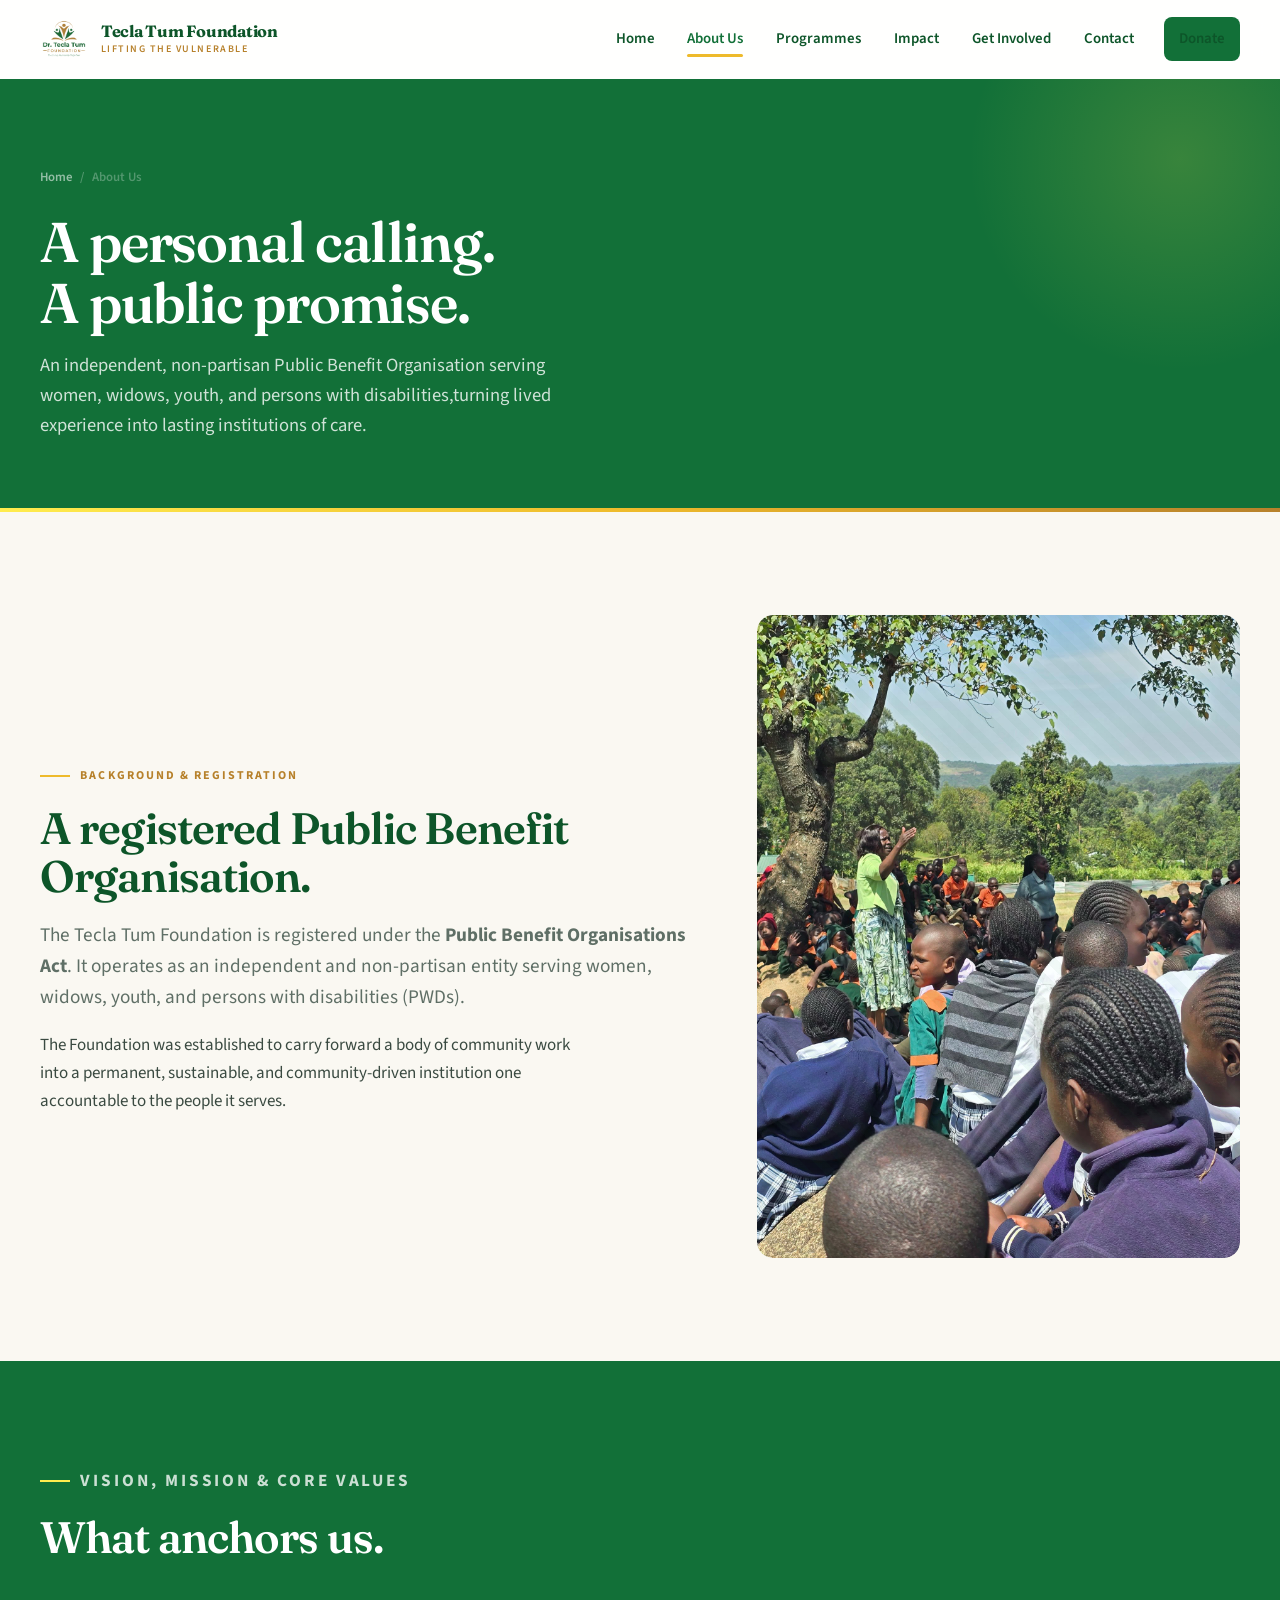
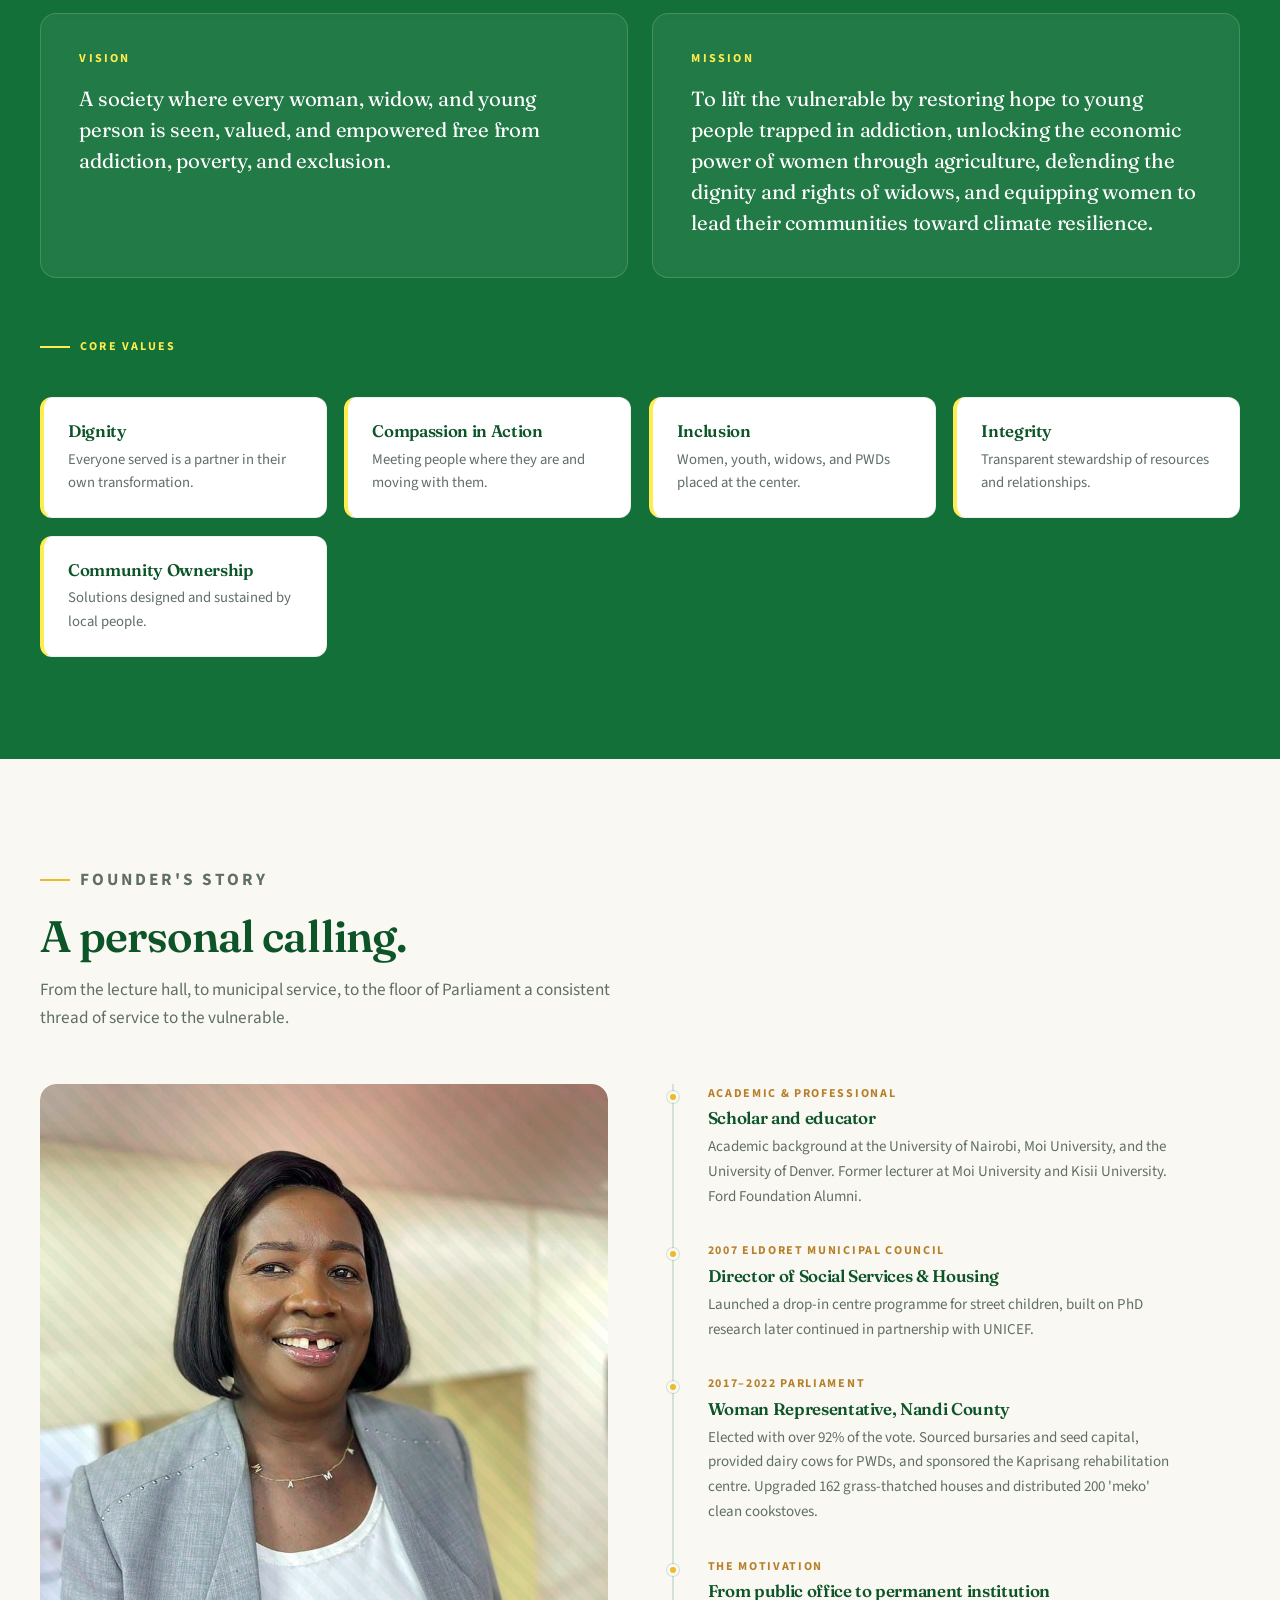
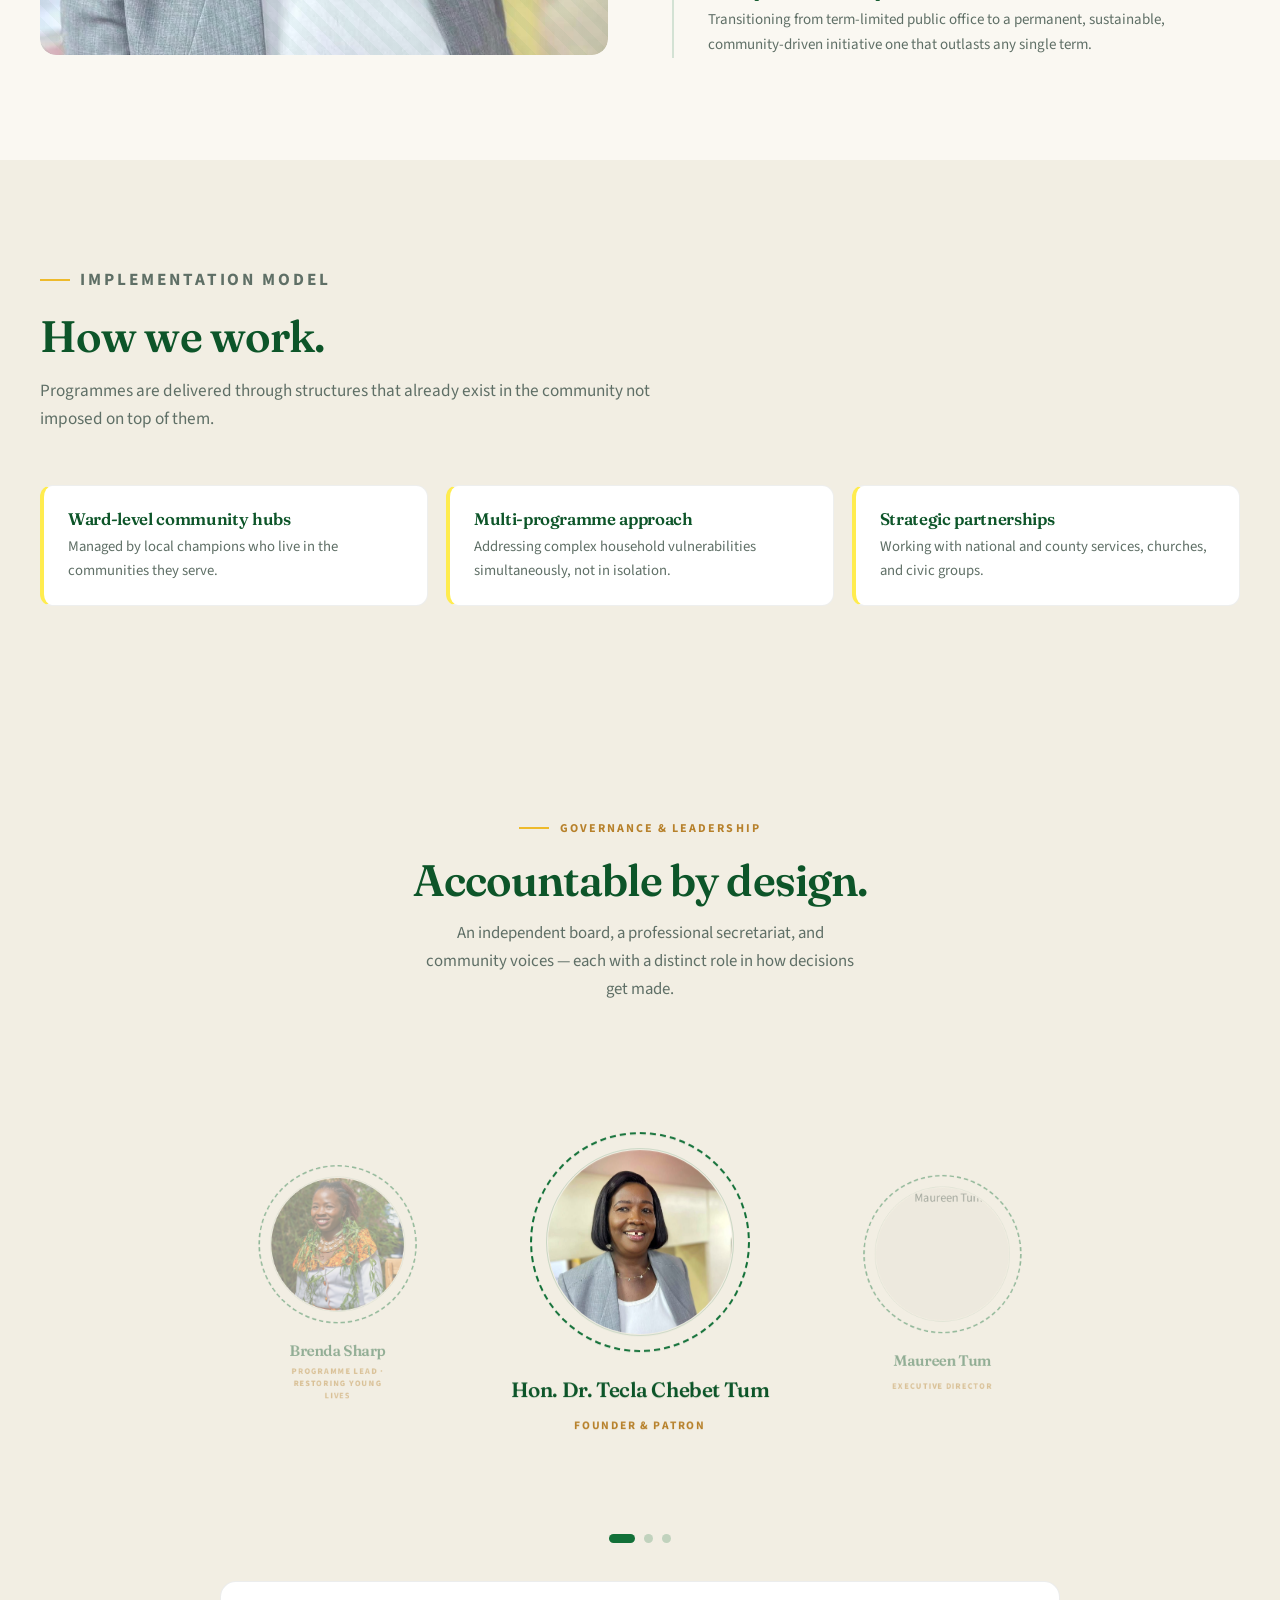
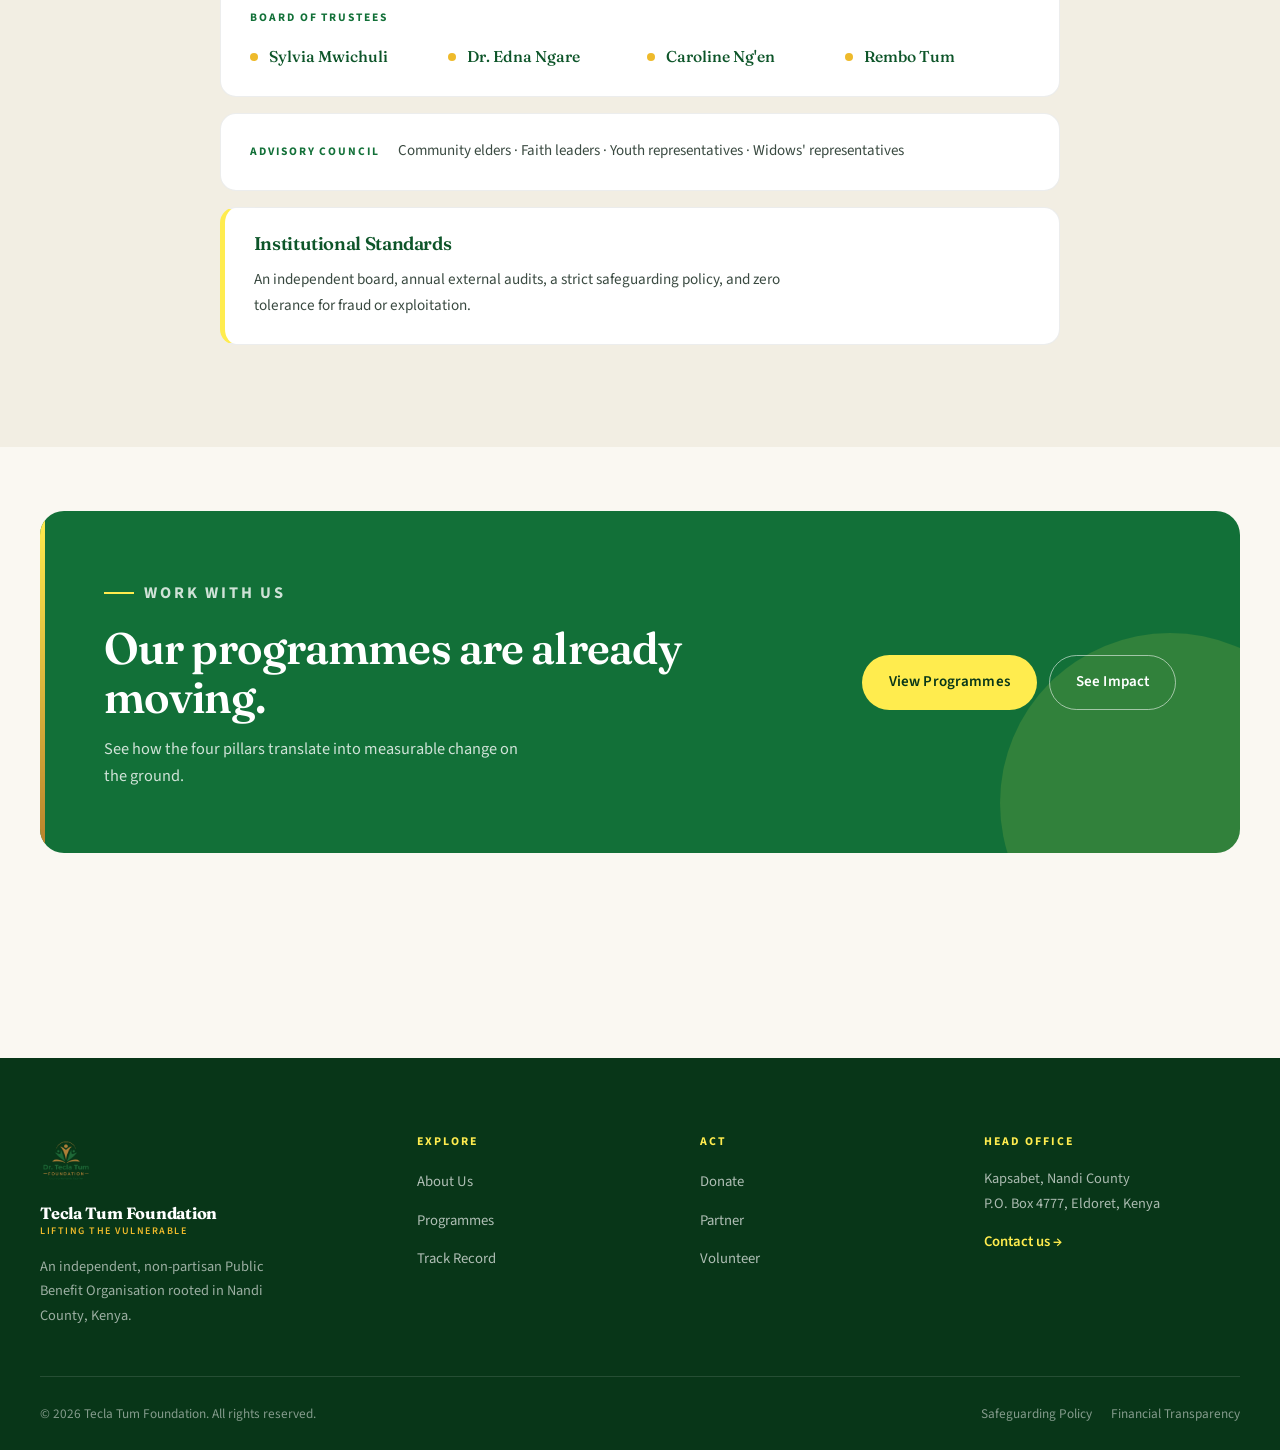
==== commit aaa7d762: "update" ====
--- a/about.html
+++ b/about.html
@@ -275,7 +275,7 @@
 
       <article class="lead-slide" data-index="2">
         <div class="lead-avatar">
-          <img src="static/images/brenda.jpg" alt="Brenda Sharp">
+          <img src="static/images/brenda.png" alt="Brenda Sharp">
         </div>
         <h3>Brenda Sharp</h3>
         <span class="lead-role">Programme Lead · Restoring Young Lives</span>
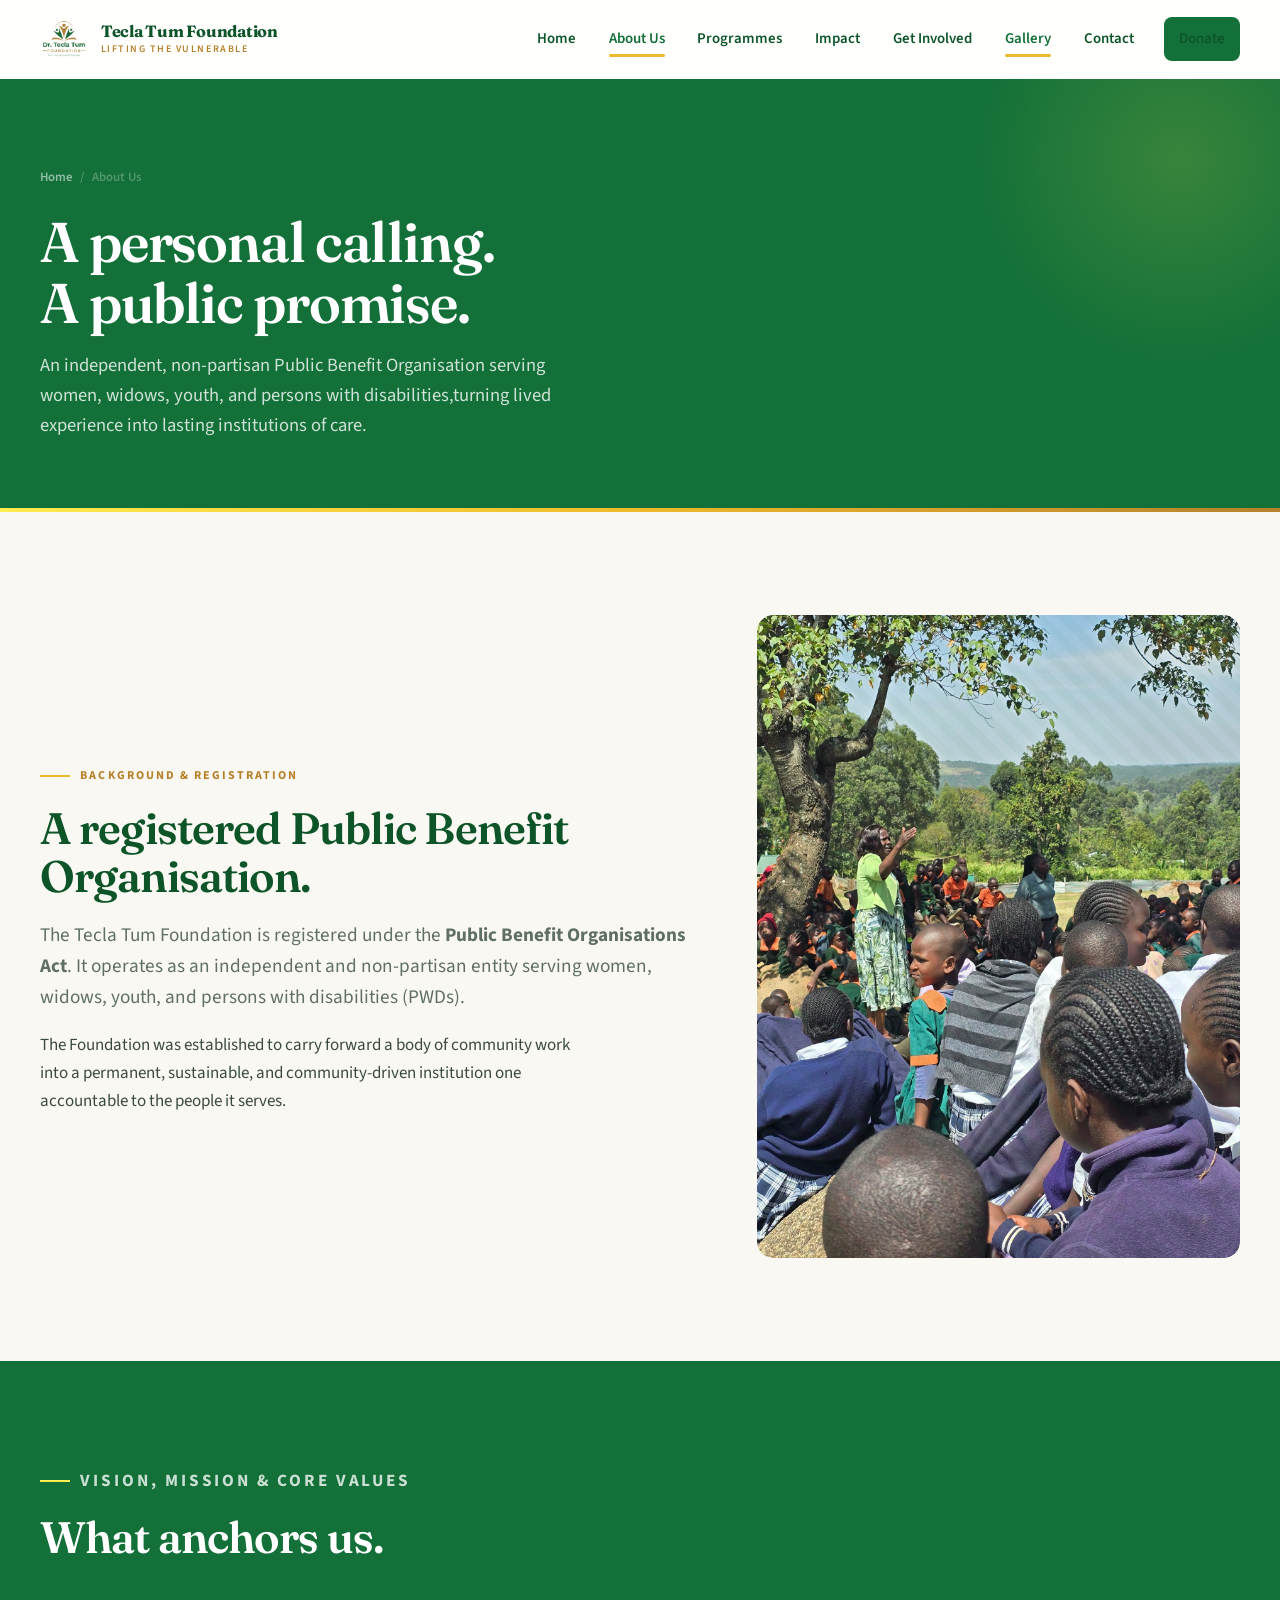
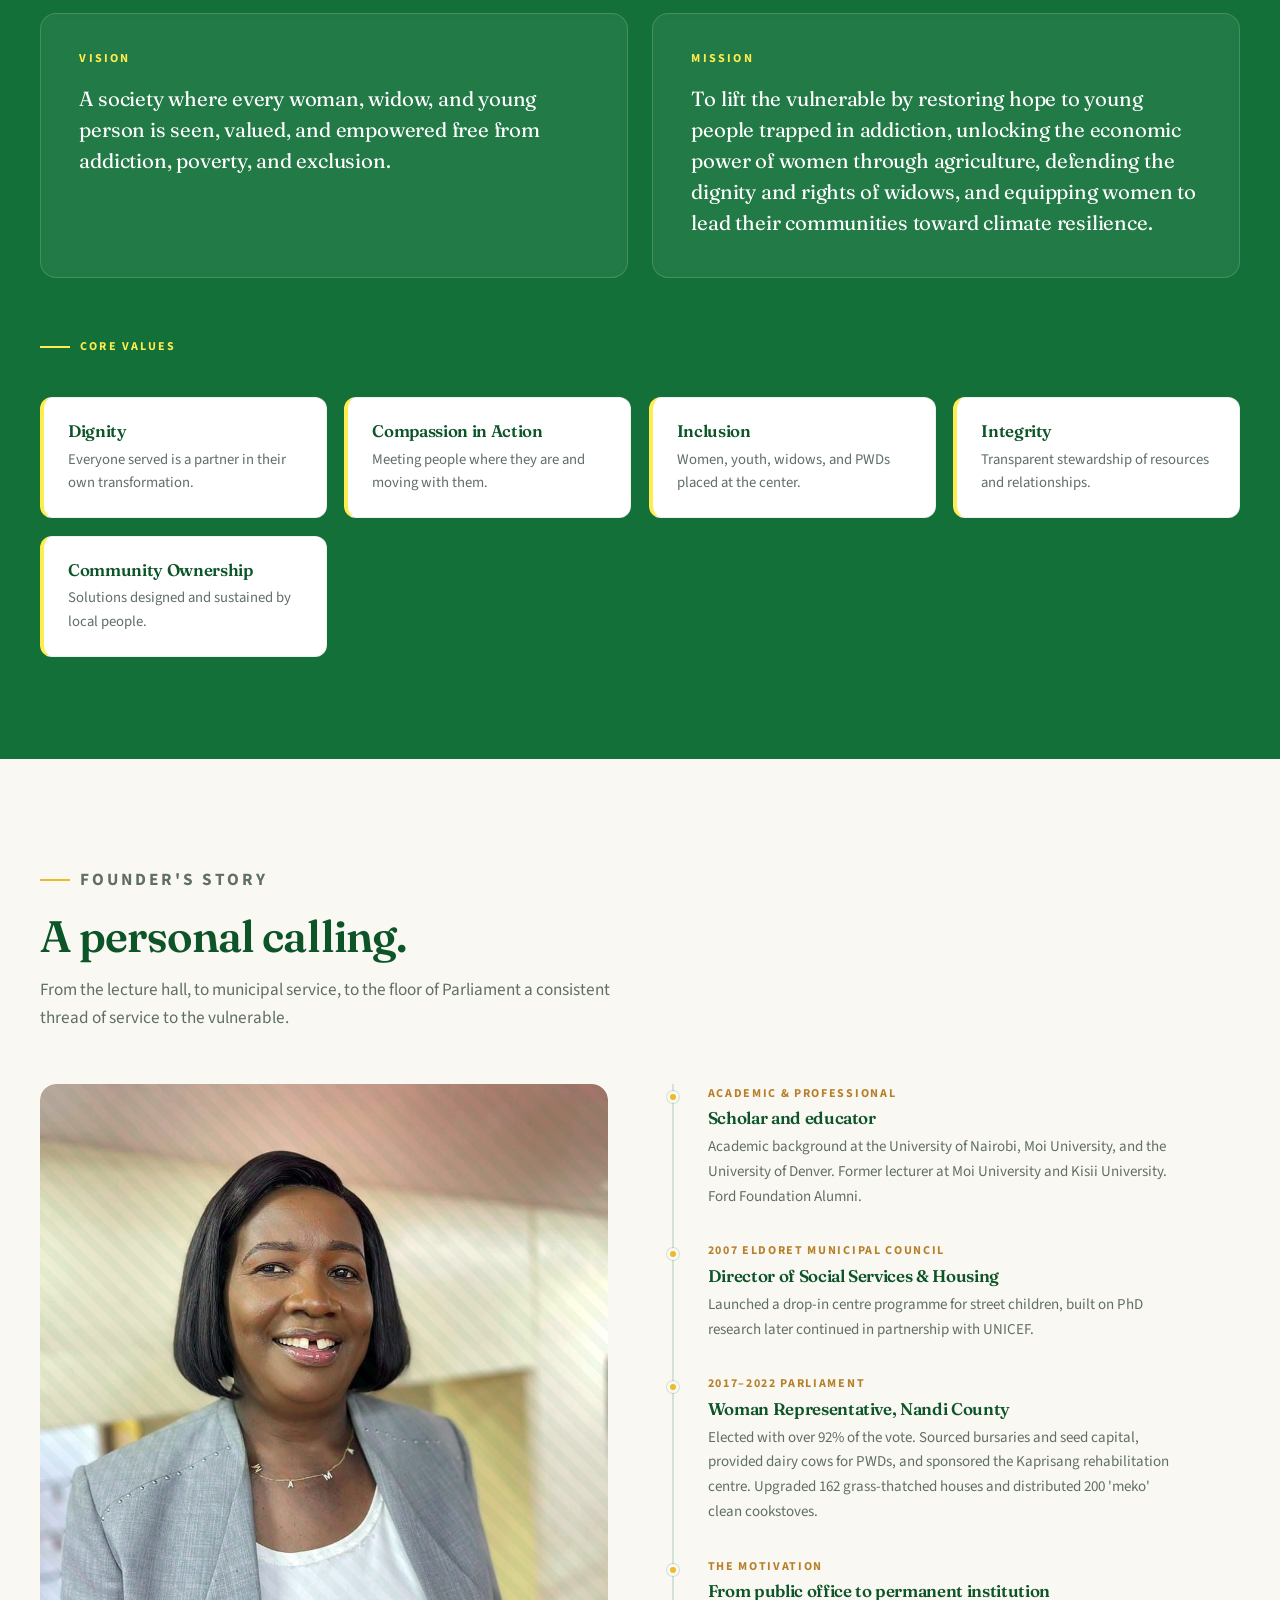
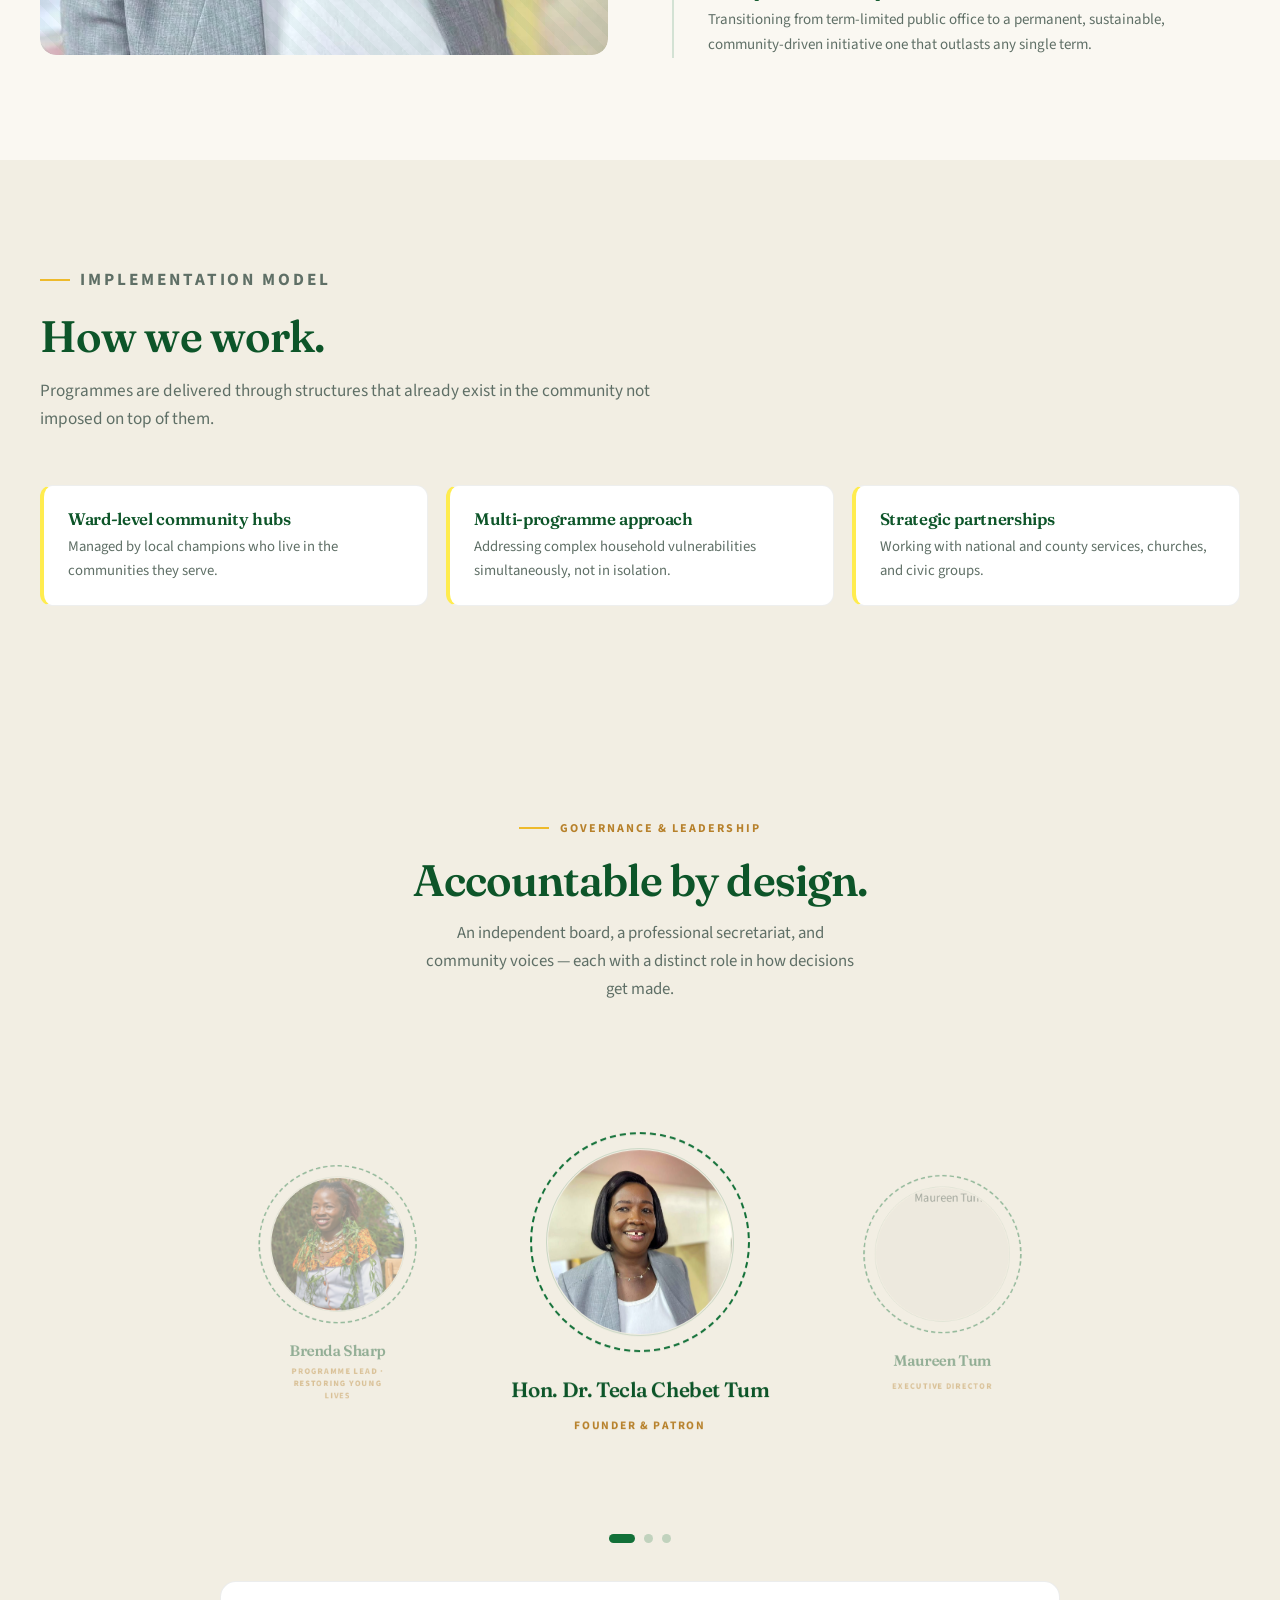
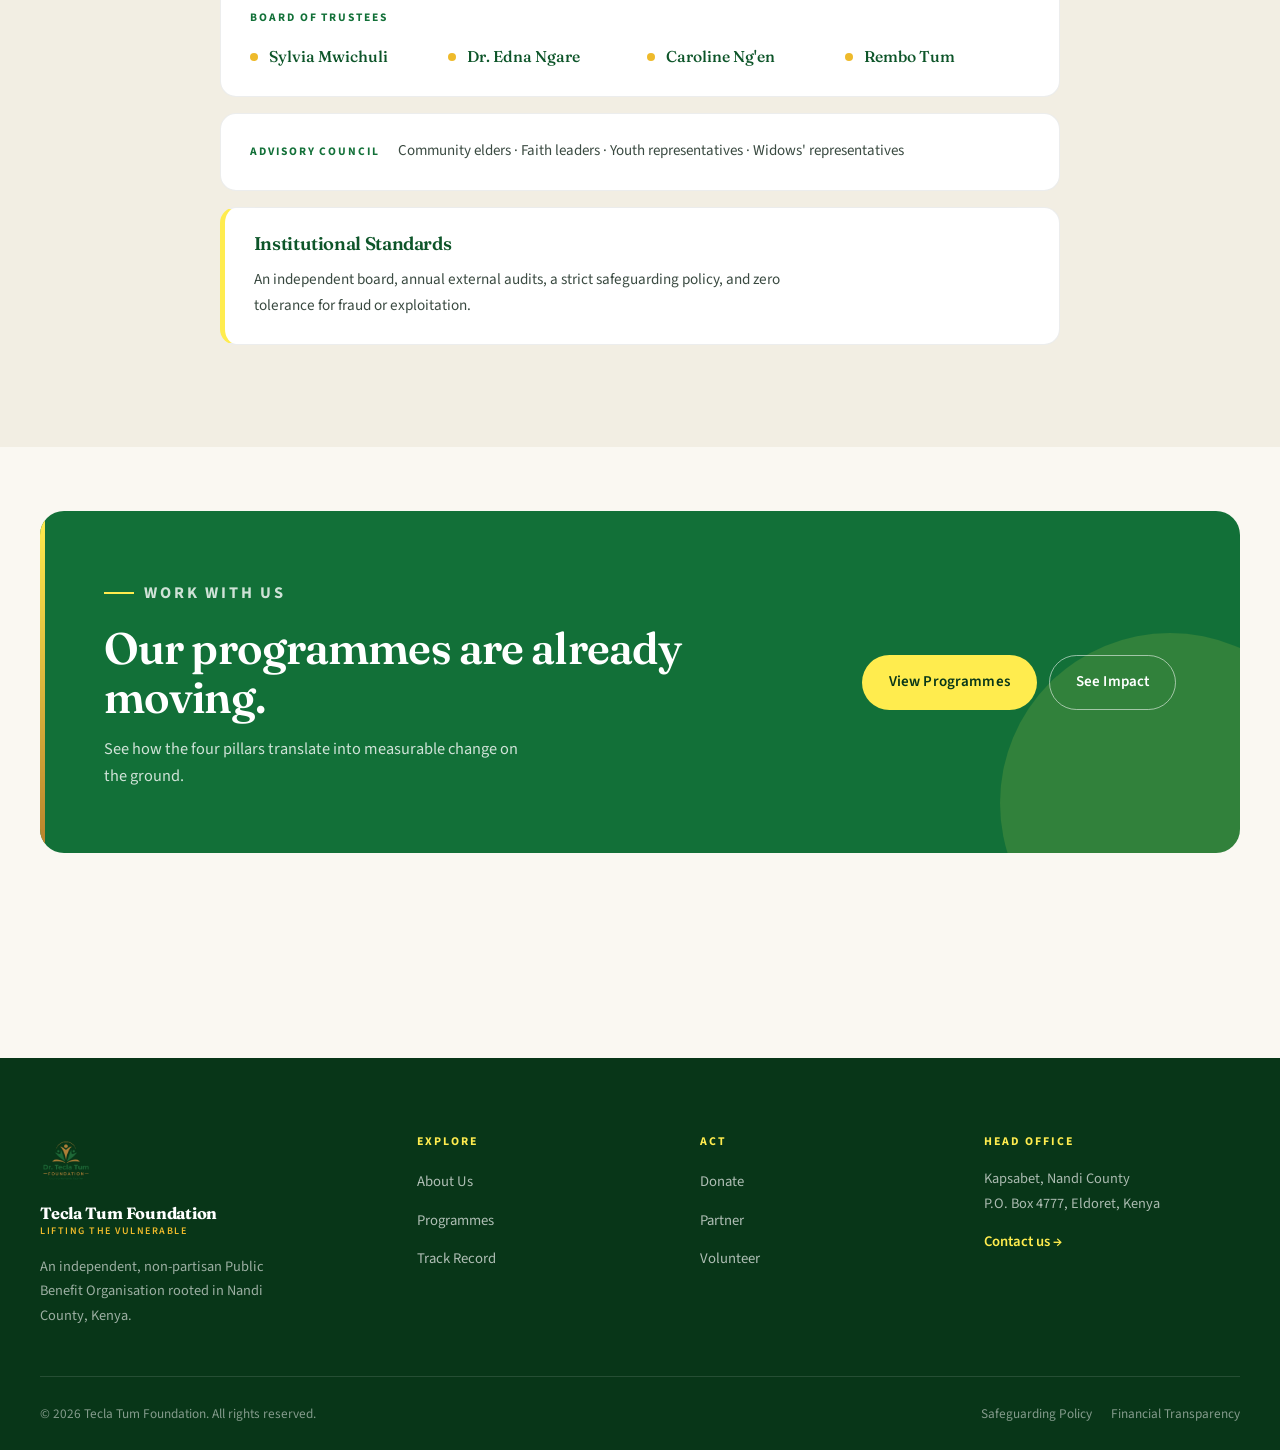
==== commit f40a841e: "gallery" ====
--- a/about.html
+++ b/about.html
@@ -35,6 +35,7 @@
       <a href="programmes.html">Programmes</a>
       <a href="impact.html">Impact</a>
       <a href="get-involved.html">Get Involved</a>
+      <a href="gallery.html" aria-current="page">Gallery</a>
       <a href="contact.html">Contact</a>
       <a class="btn btn--green nav-cta" href="get-involved.html#donate">Donate</a>
     </nav>
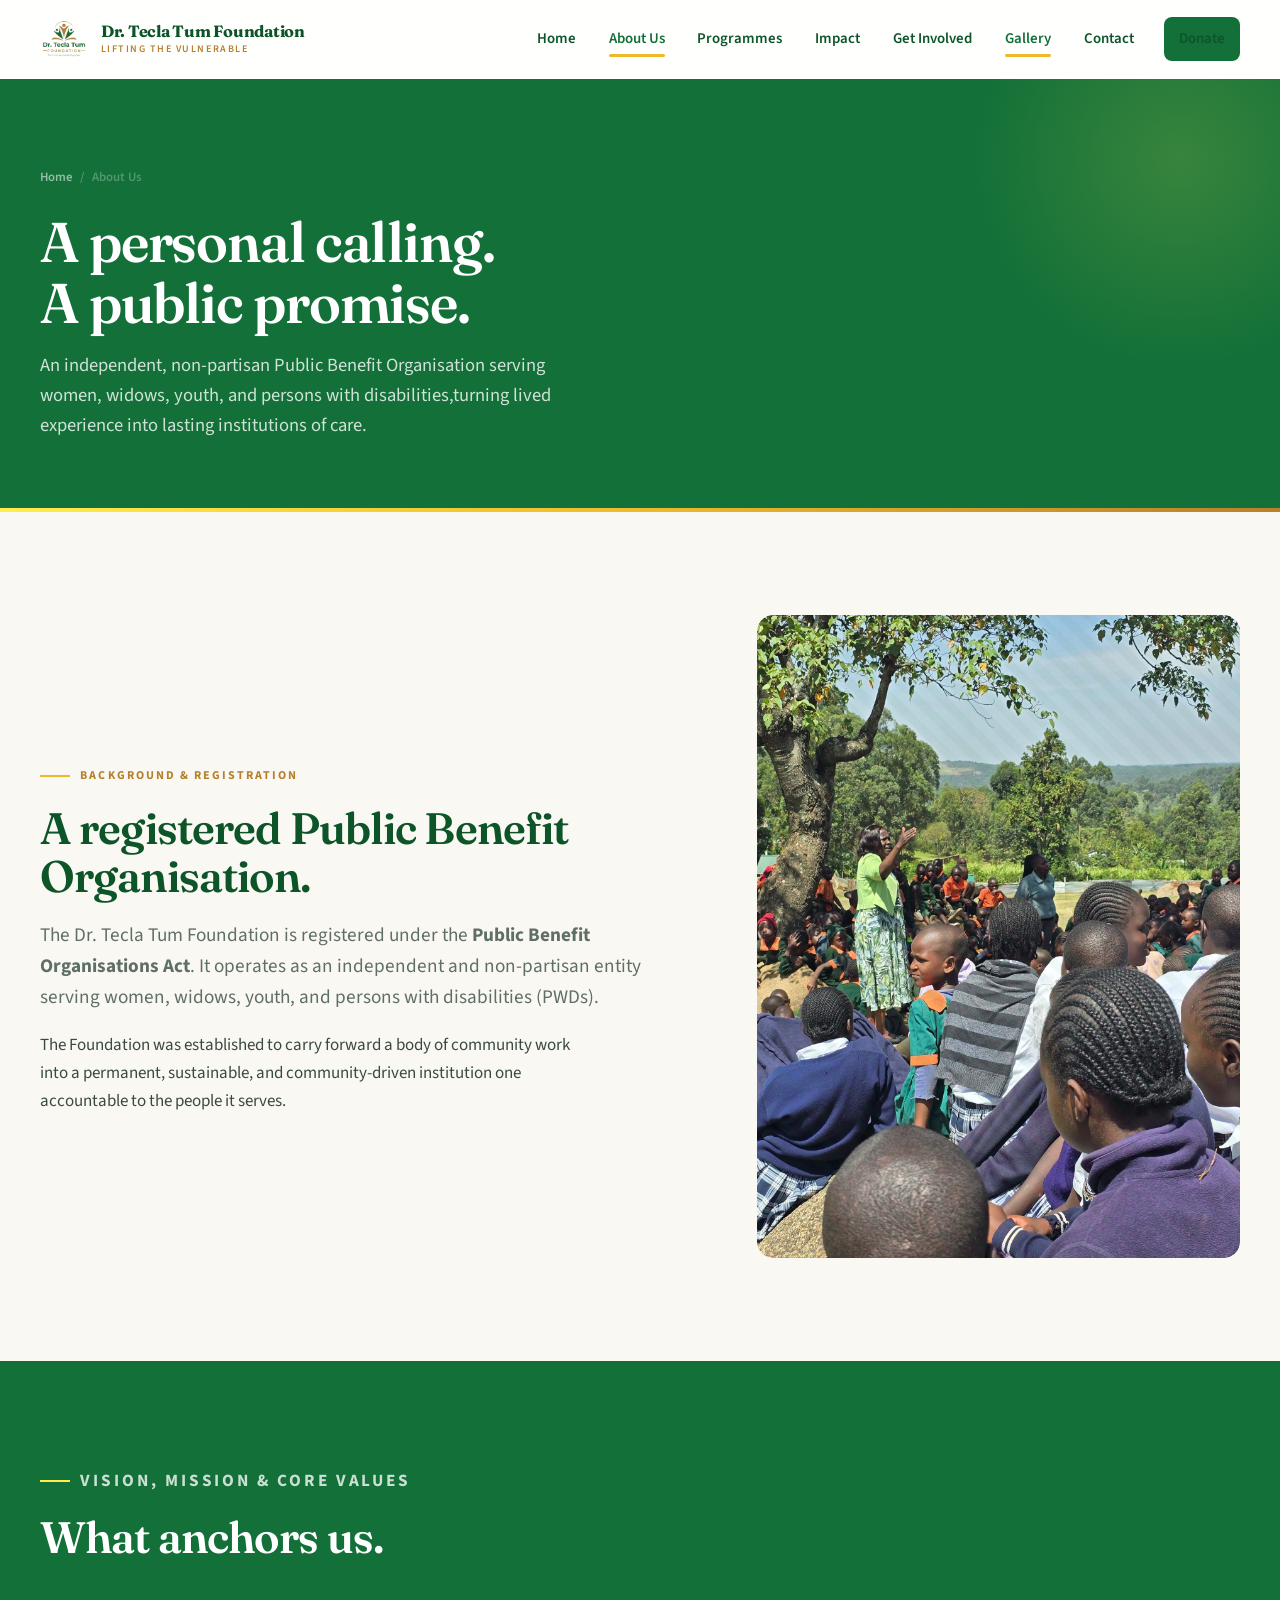
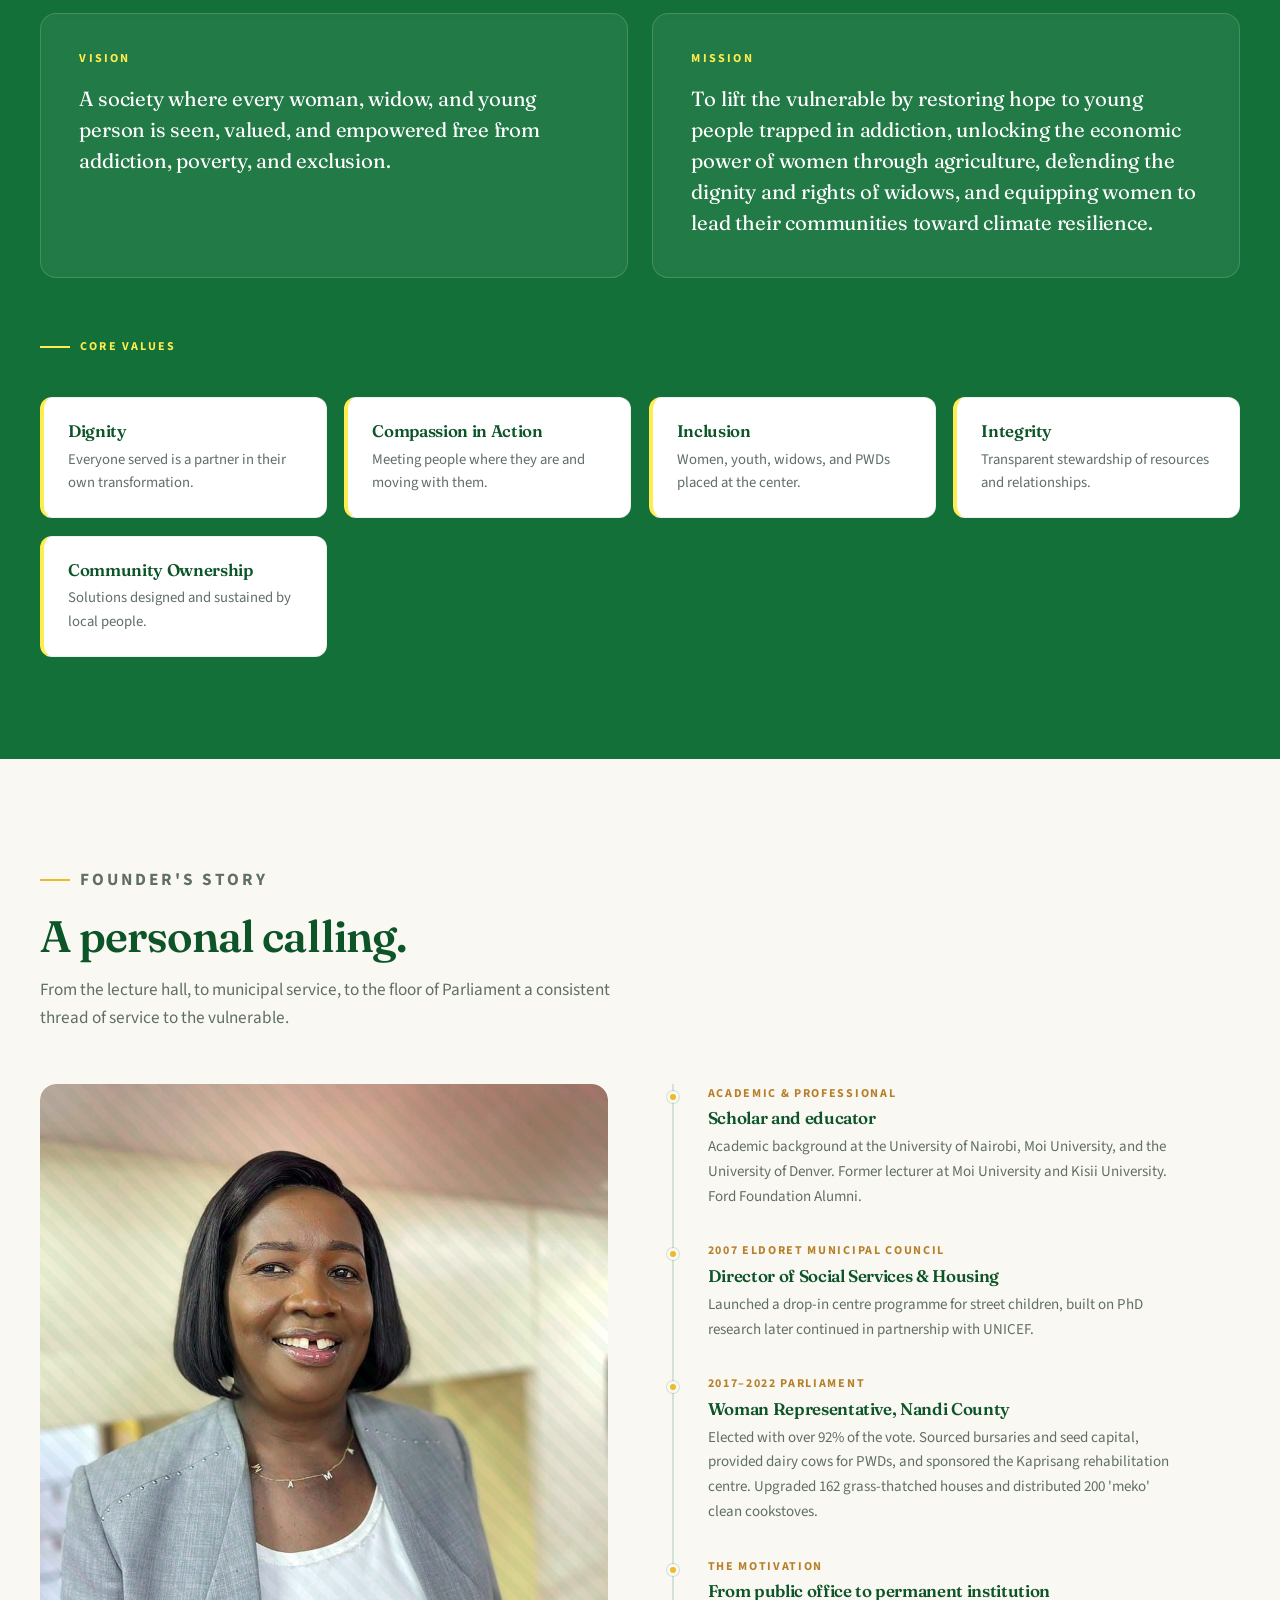
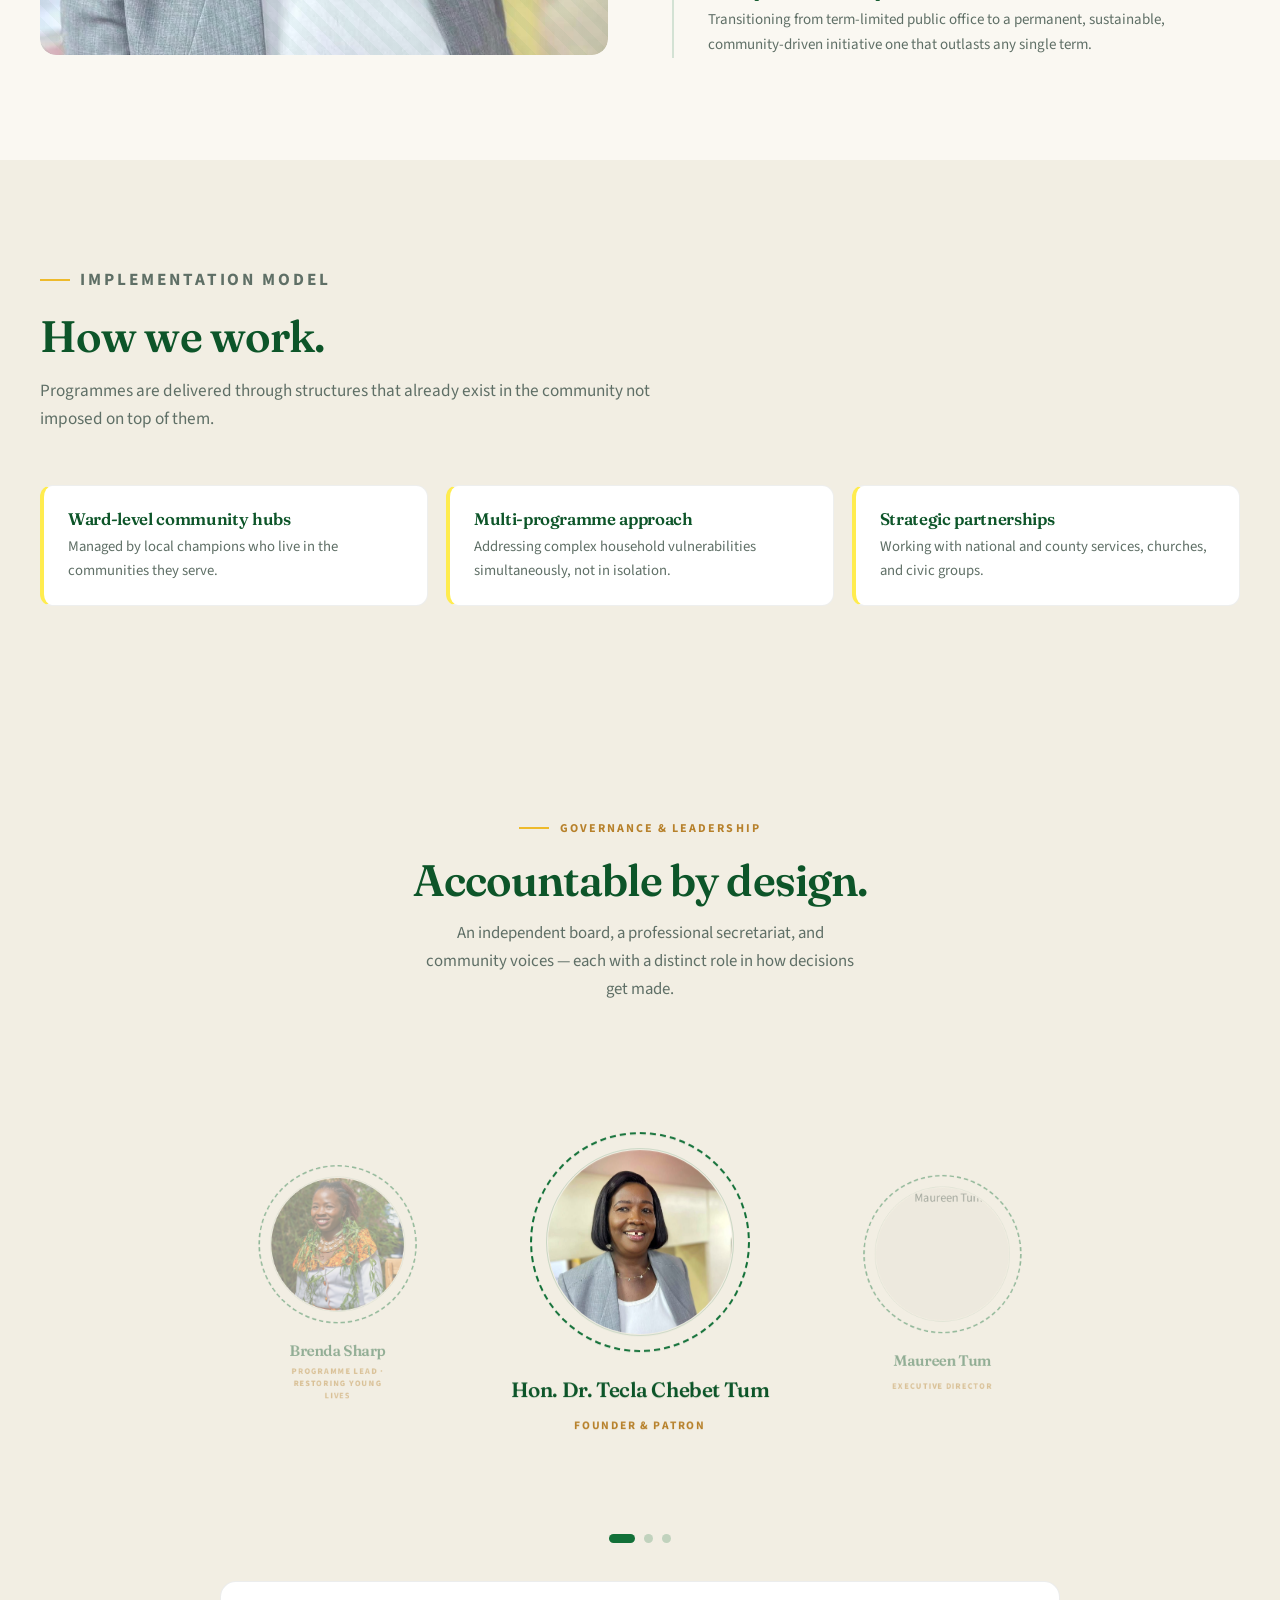
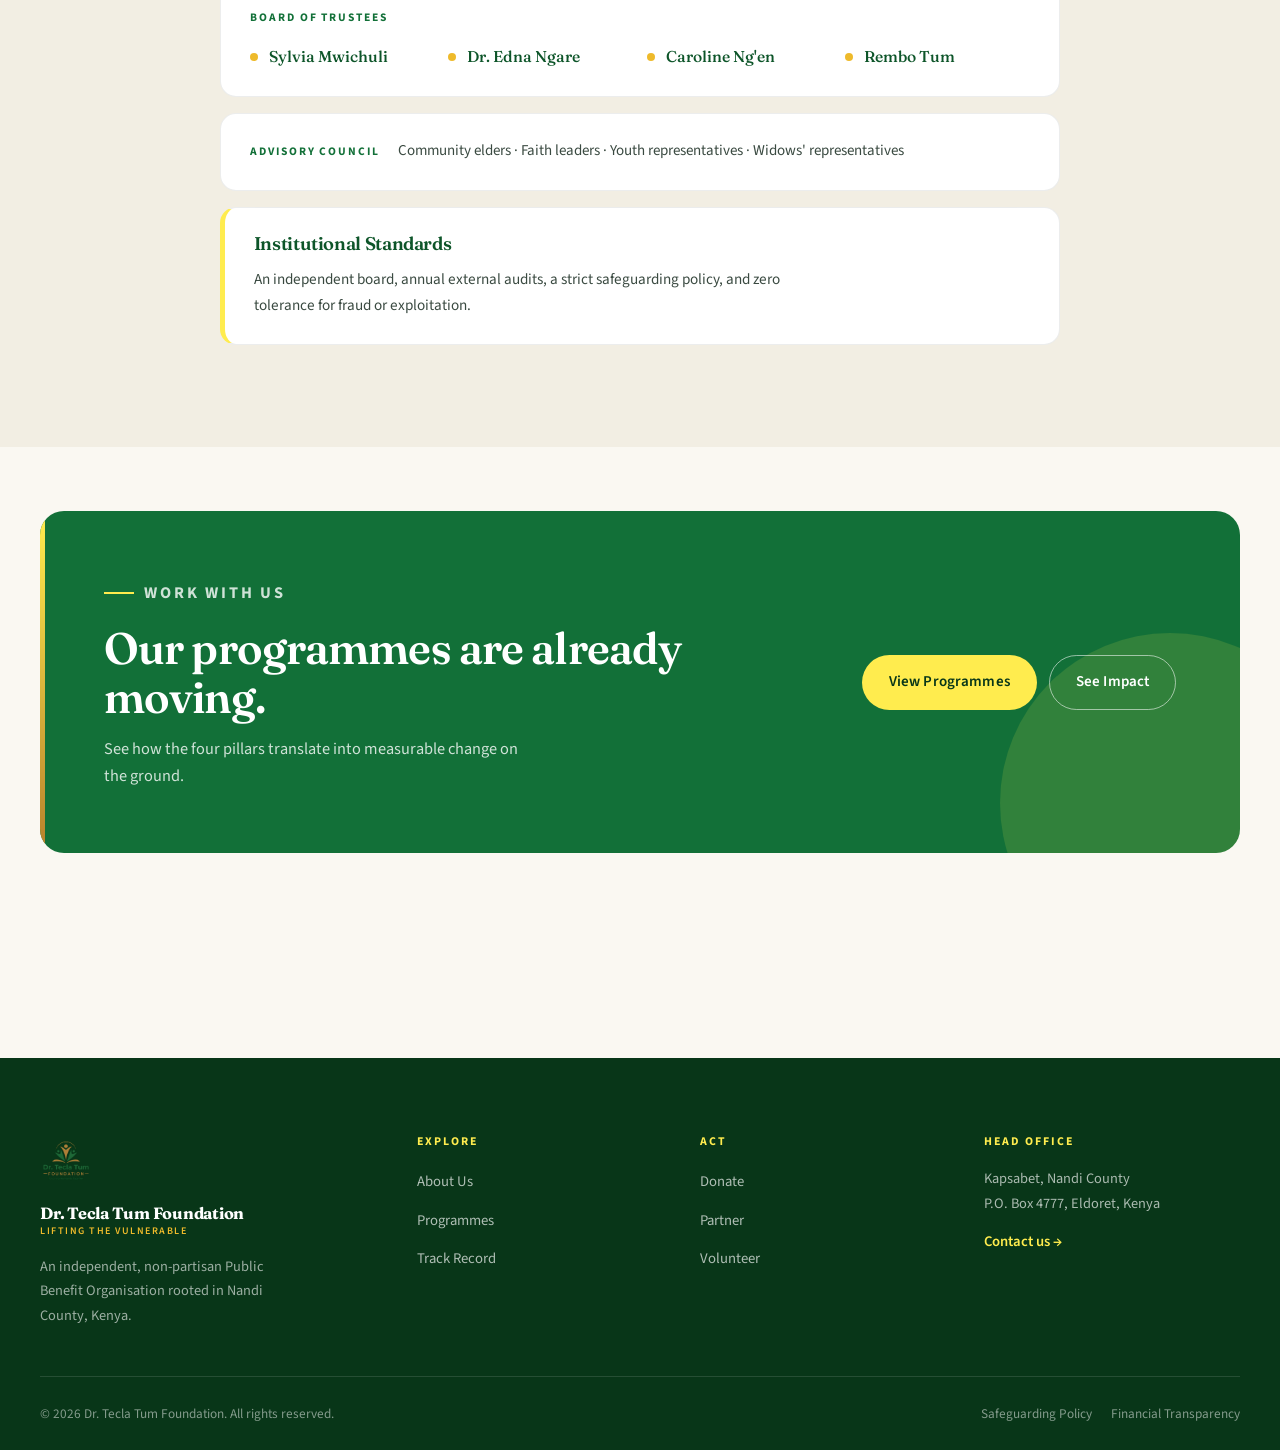
==== commit 14045c62: "dr" ====
--- a/about.html
+++ b/about.html
@@ -3,8 +3,8 @@
 <head>
 <meta charset="UTF-8">
 <meta name="viewport" content="width=device-width, initial-scale=1">
-<title>About Us | Tecla Tum Foundation</title>
-<meta name="description" content="Background, vision, mission, core values, founder's story, implementation model and governance of the Tecla Tum Foundation.">
+<title>About Us | Dr. Tecla Tum Foundation</title>
+<meta name="description" content="Background, vision, mission, core values, founder's story, implementation model and governance of the Dr. Tecla Tum Foundation.">
 <link rel="icon" href="static/images/logo.png">
 <link rel="preconnect" href="https://fonts.googleapis.com">
 <link rel="preconnect" href="https://fonts.gstatic.com" crossorigin>
@@ -17,10 +17,10 @@
 <header class="site-header" id="siteHeader">
   <div class="wrap header-inner">
 
-    <a class="brand" href="index.html" aria-label="Tecla Tum Foundation  home">
-      <img class="brand-logo" src="static/images/logo.png" alt="Tecla Tum Foundation logo">
+    <a class="brand" href="index.html" aria-label="Dr. Tecla Tum Foundation  home">
+      <img class="brand-logo" src="static/images/logo.png" alt="Dr. Tecla Tum Foundation logo">
       <span class="brand-text">
-        <span class="brand-name">Tecla Tum Foundation</span>
+        <span class="brand-name">Dr. Tecla Tum Foundation</span>
         <span class="brand-sub">Lifting the Vulnerable</span>
       </span>
     </a>
@@ -67,7 +67,7 @@
         <h2>A registered Public Benefit Organisation.</h2>
 
         <p class="lead" style="margin-top:1.2rem;">
-          The Tecla Tum Foundation is registered under the <strong>Public Benefit Organisations Act</strong>.
+          The Dr. Tecla Tum Foundation is registered under the <strong>Public Benefit Organisations Act</strong>.
           It operates as an independent and non-partisan entity serving women, widows, youth, and
           persons with disabilities (PWDs).
         </p>
@@ -340,9 +340,9 @@
 
     <div class="footer-grid">
       <div class="footer-brand">
-        <img class="brand-logo" src="static/images/logo.png" alt="Tecla Tum Foundation logo">
+        <img class="brand-logo" src="static/images/logo.png" alt="Dr. Tecla Tum Foundation logo">
         <span class="brand-text">
-          <span class="brand-name">Tecla Tum Foundation</span>
+          <span class="brand-name">Dr. Tecla Tum Foundation</span>
           <span class="brand-sub">Lifting the Vulnerable</span>
         </span>
         <p>An independent, non-partisan Public Benefit Organisation rooted in Nandi County, Kenya.</p>
@@ -376,7 +376,7 @@
     </div>
 
     <div class="footer-bar">
-      <span>© <span id="year">2026</span> Tecla Tum Foundation. All rights reserved.</span>
+      <span>© <span id="year">2026</span> Dr. Tecla Tum Foundation. All rights reserved.</span>
       <span class="legal">
         <a href="contact.html">Safeguarding Policy</a>
         <a href="contact.html">Financial Transparency</a>
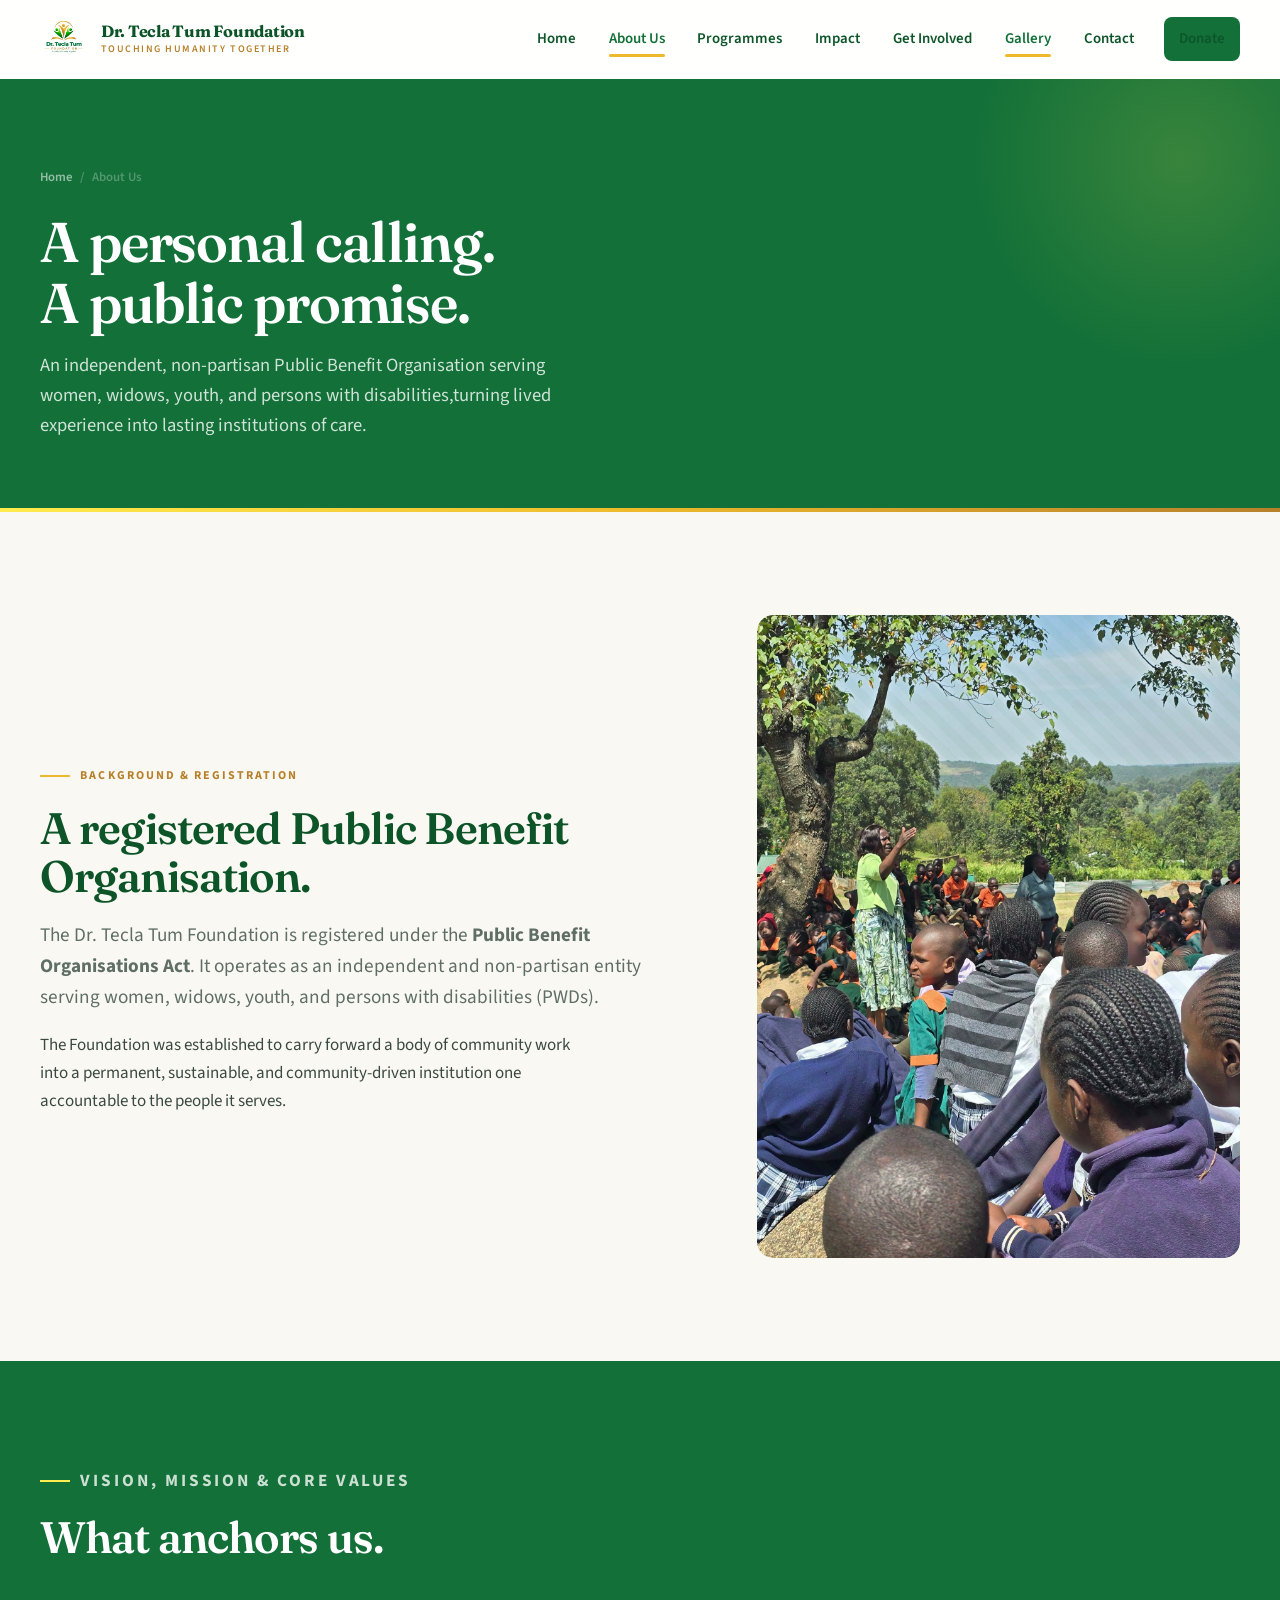
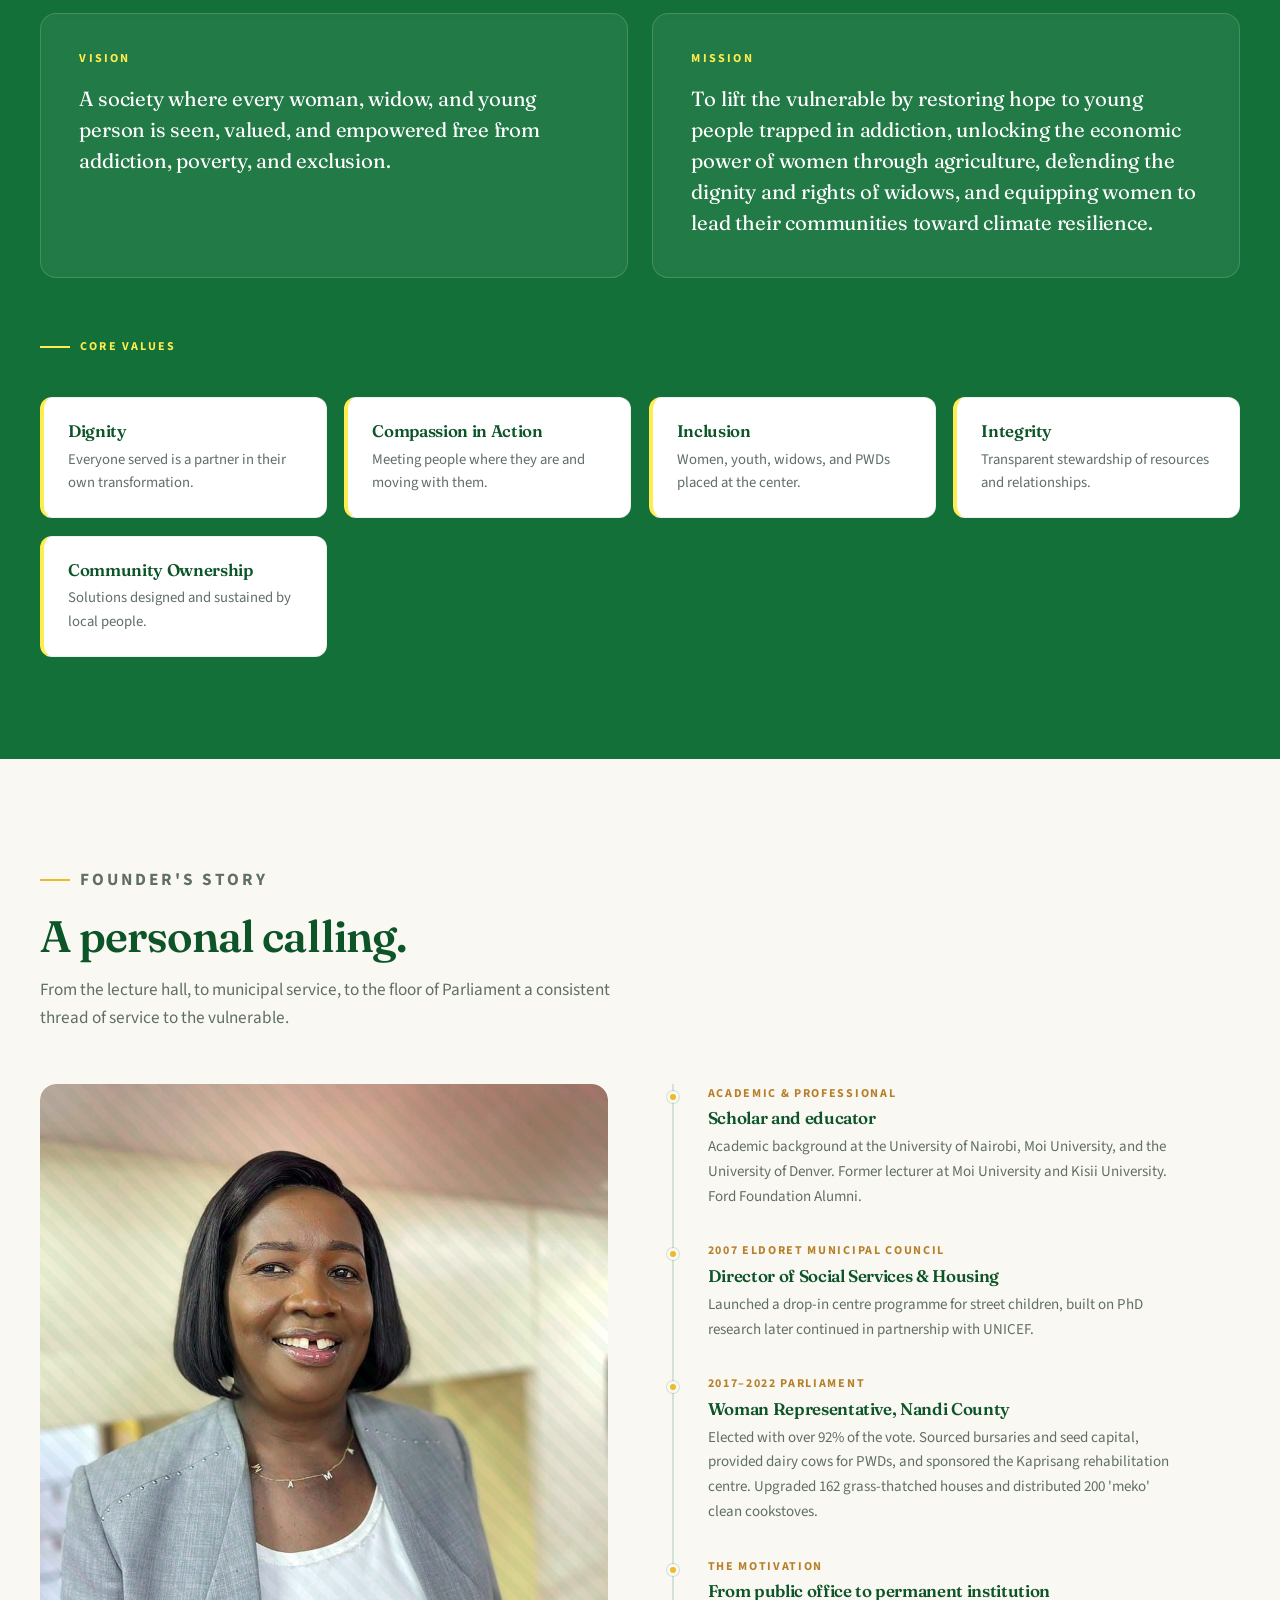
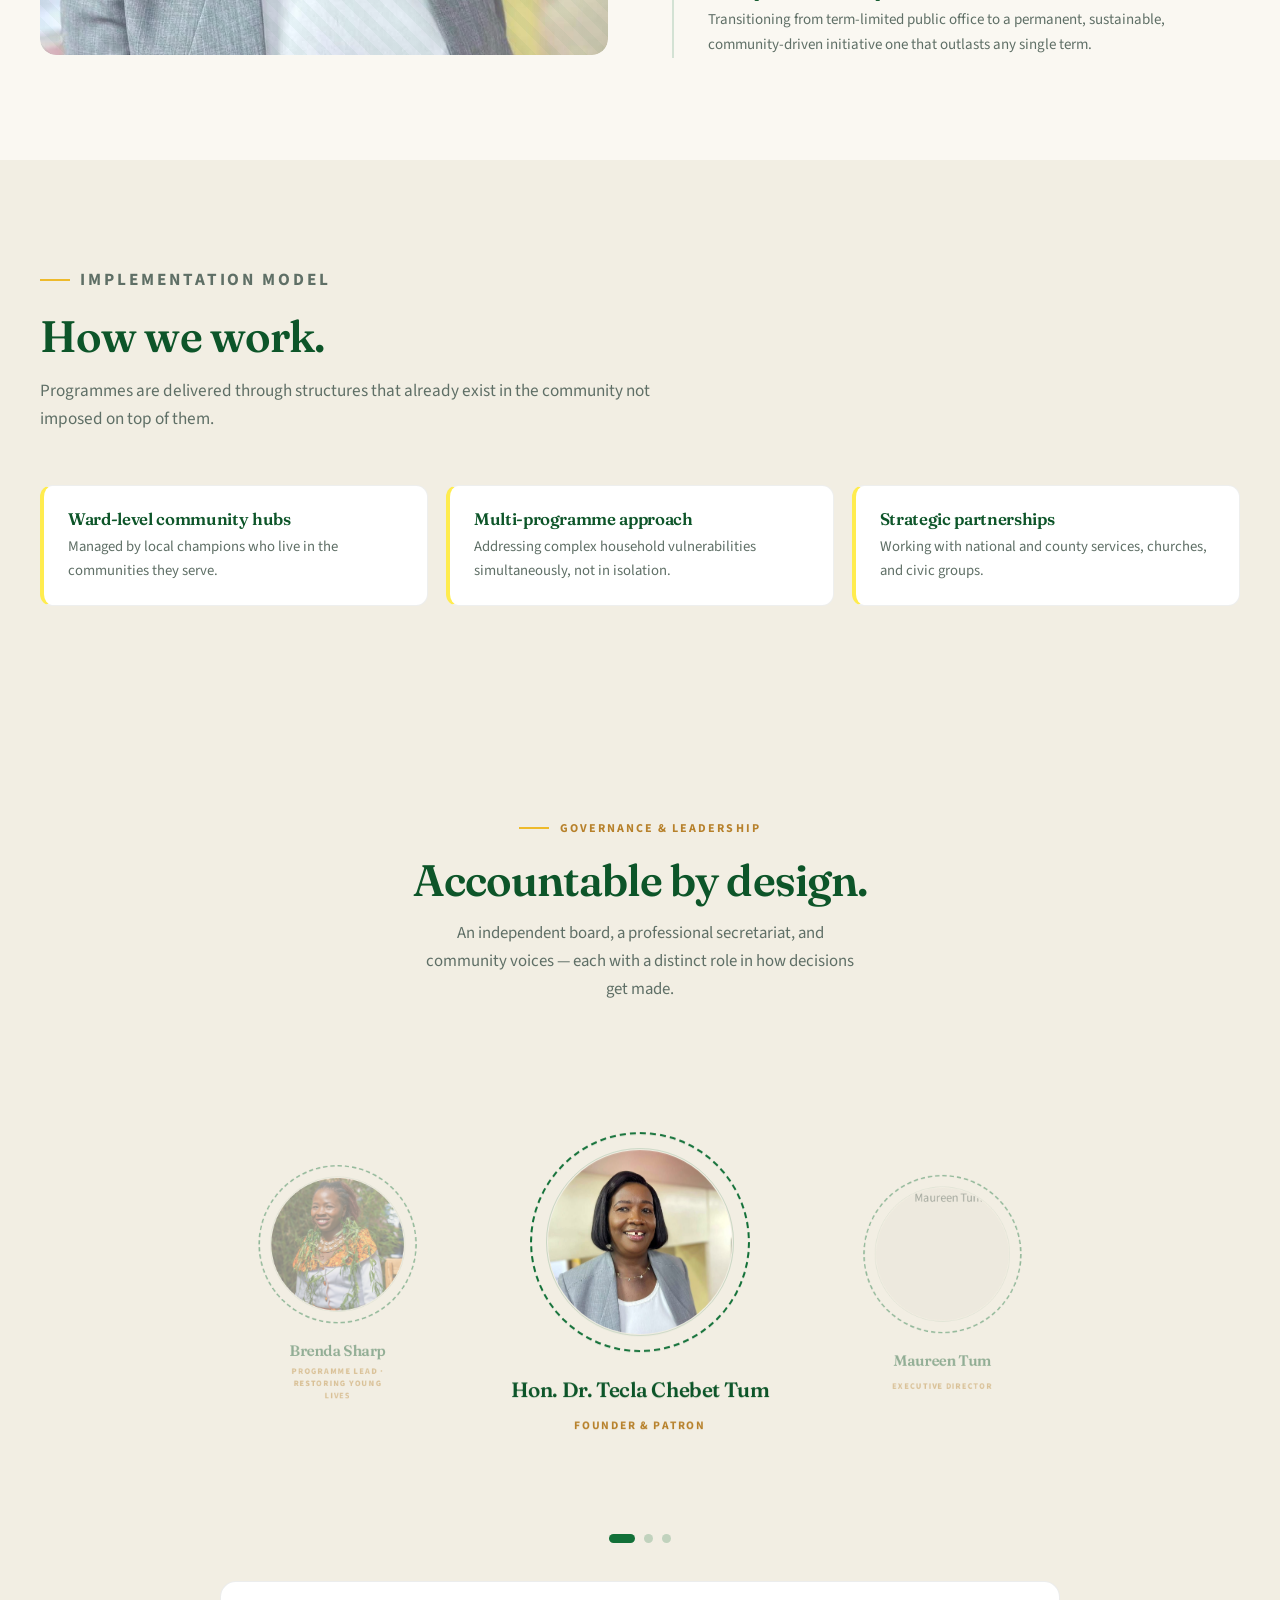
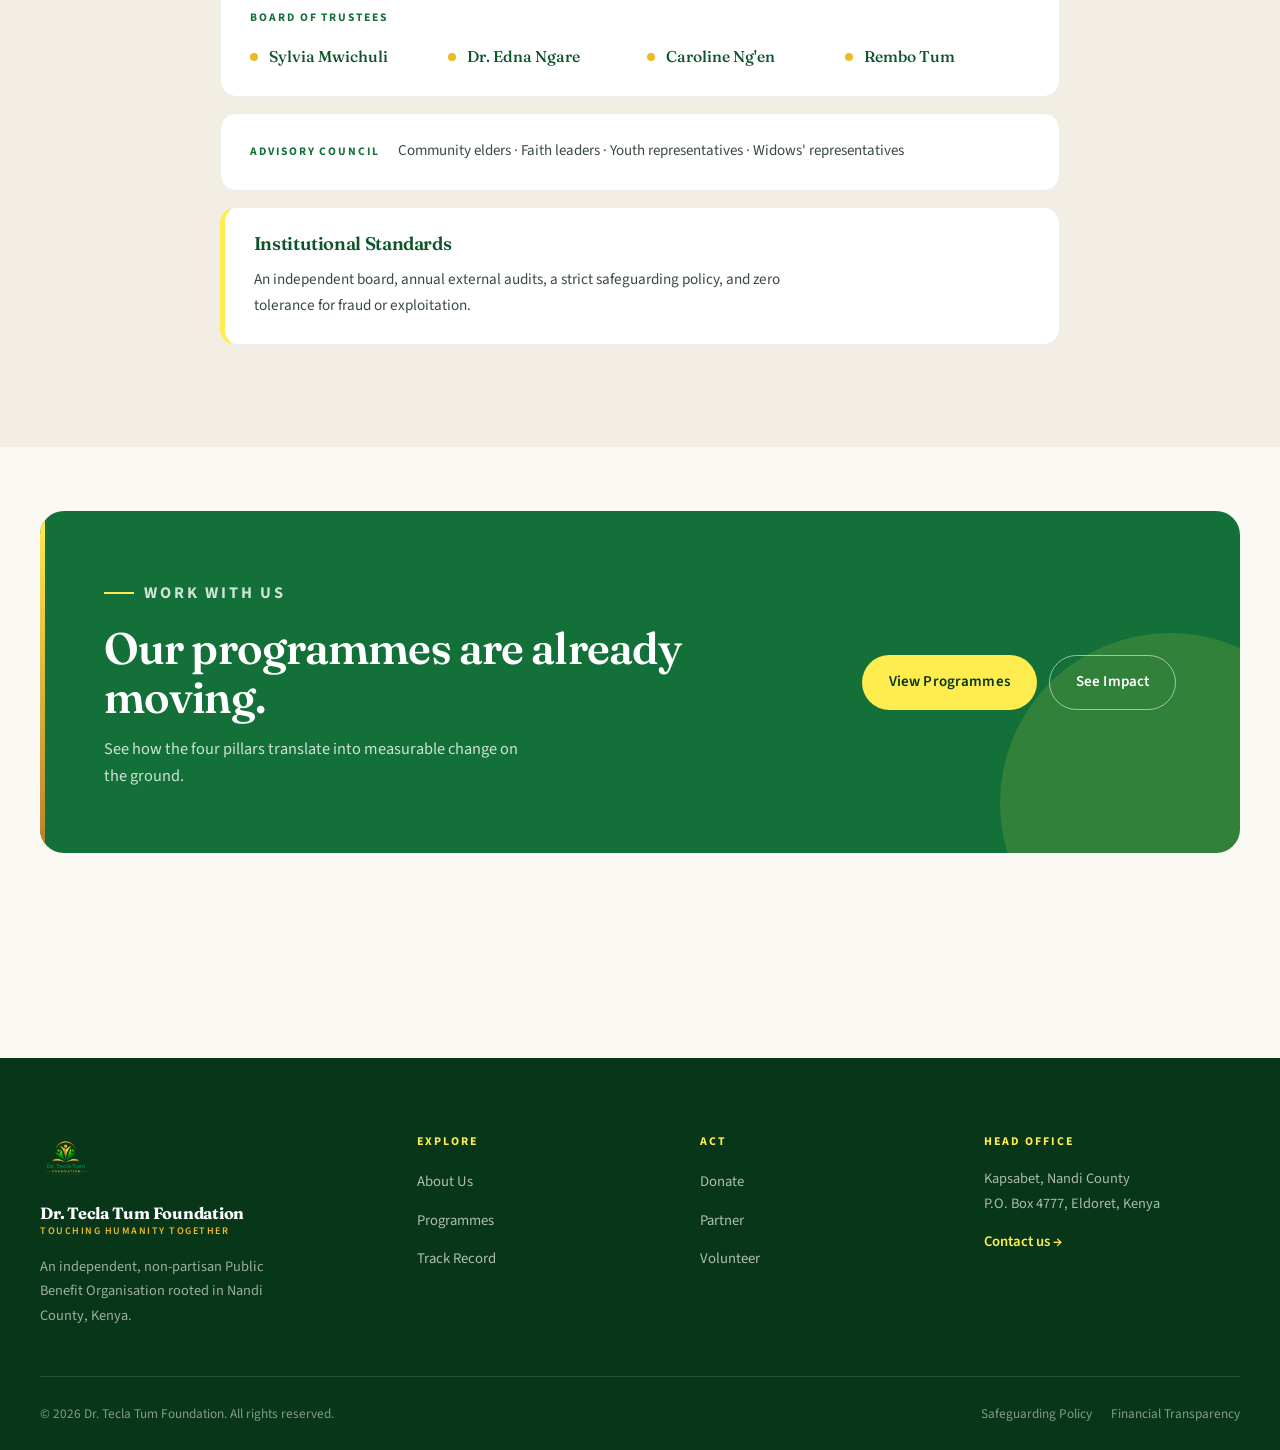
==== commit 1be9fed0: "tagline" ====
--- a/about.html
+++ b/about.html
@@ -21,7 +21,7 @@
       <img class="brand-logo" src="static/images/logo.png" alt="Dr. Tecla Tum Foundation logo">
       <span class="brand-text">
         <span class="brand-name">Dr. Tecla Tum Foundation</span>
-        <span class="brand-sub">Lifting the Vulnerable</span>
+        <span class="brand-sub">Touching Humanity Together</span>
       </span>
     </a>
 
@@ -343,7 +343,7 @@
         <img class="brand-logo" src="static/images/logo.png" alt="Dr. Tecla Tum Foundation logo">
         <span class="brand-text">
           <span class="brand-name">Dr. Tecla Tum Foundation</span>
-          <span class="brand-sub">Lifting the Vulnerable</span>
+          <span class="brand-sub">Touching Humanity Together</span>
         </span>
         <p>An independent, non-partisan Public Benefit Organisation rooted in Nandi County, Kenya.</p>
       </div>
